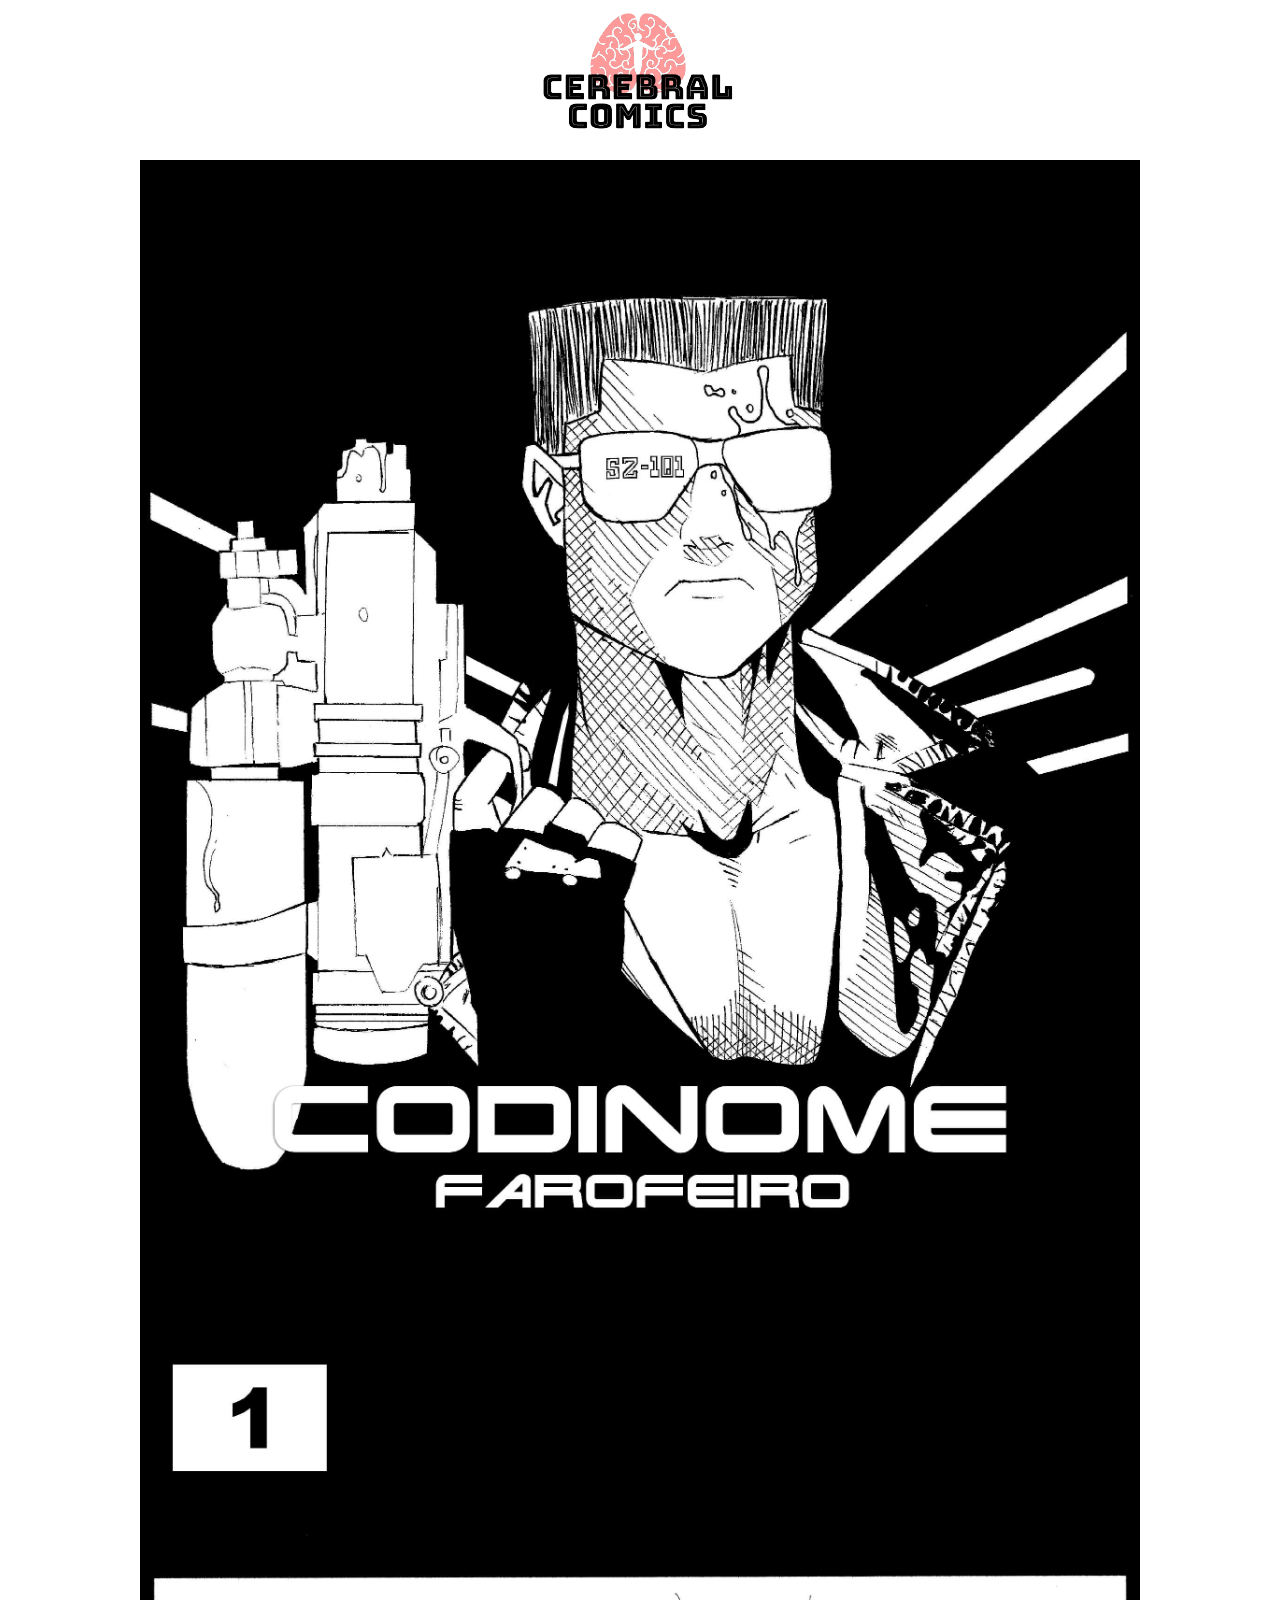
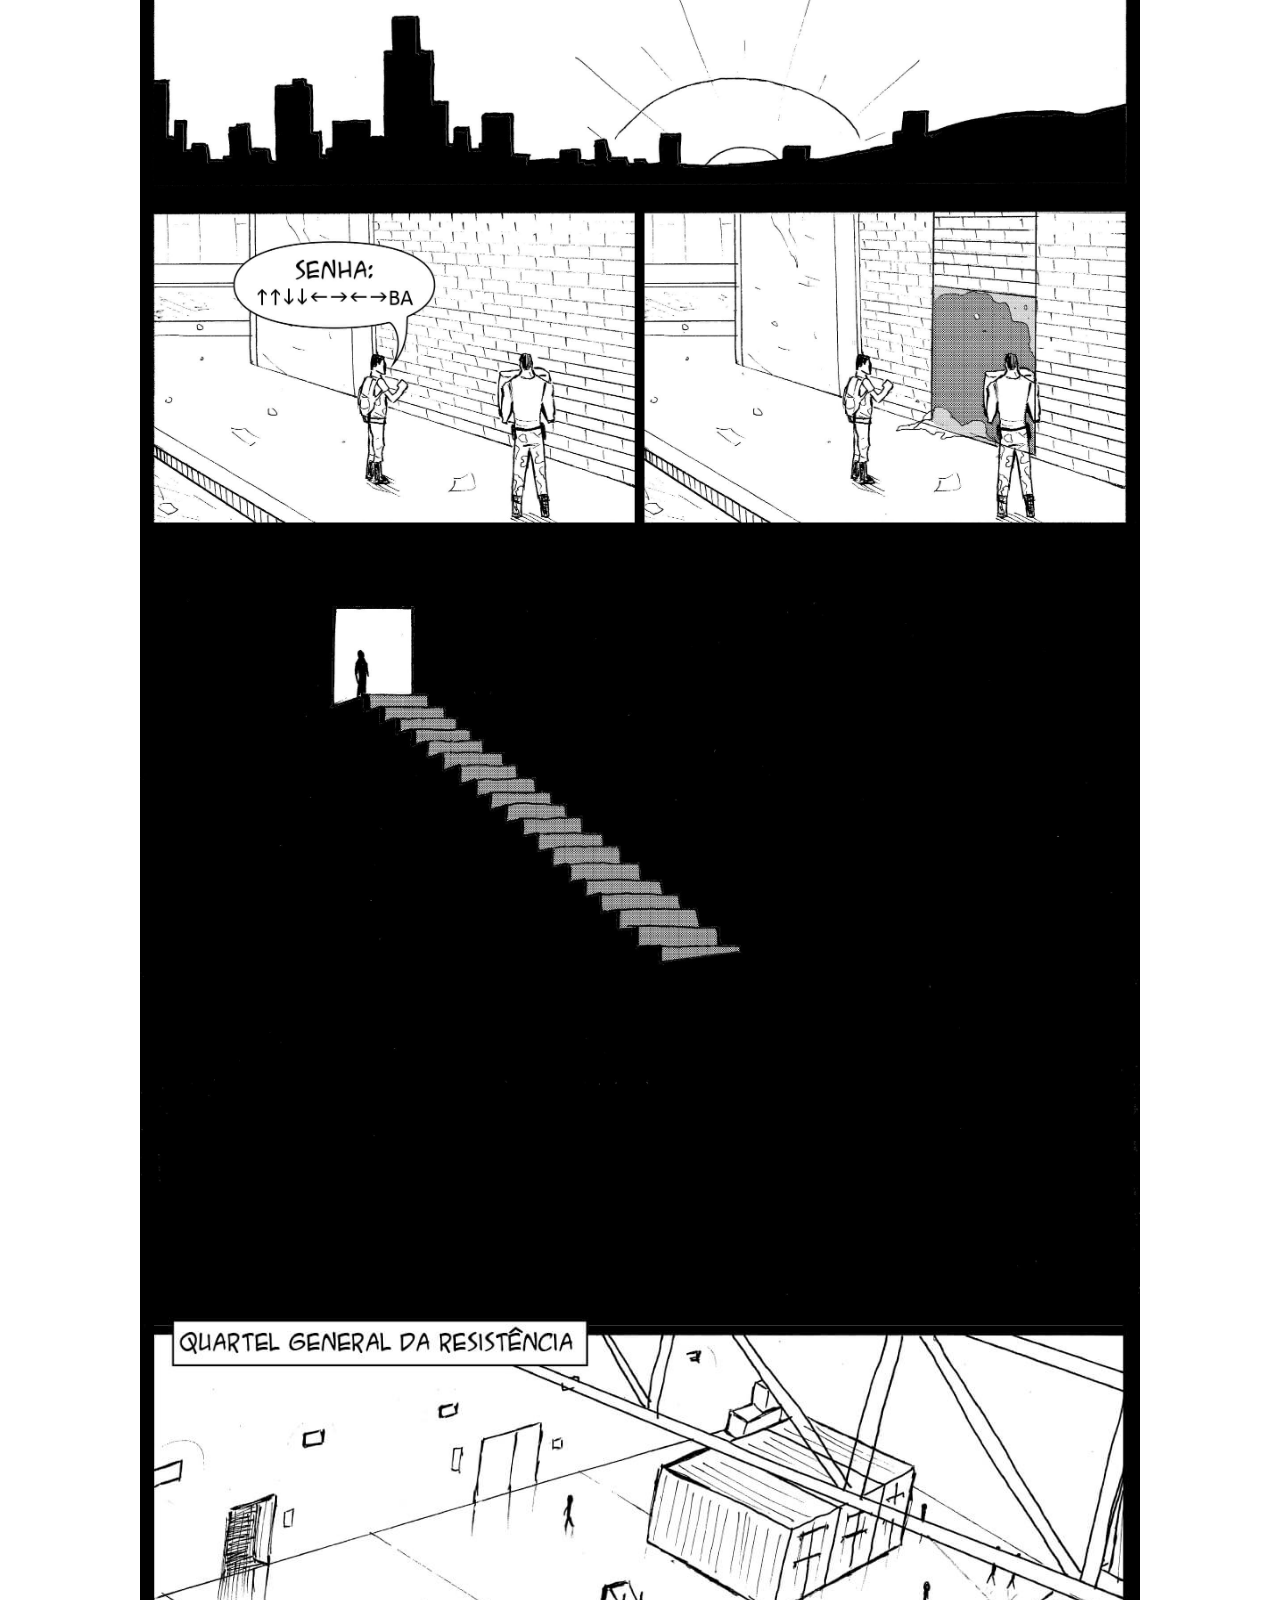
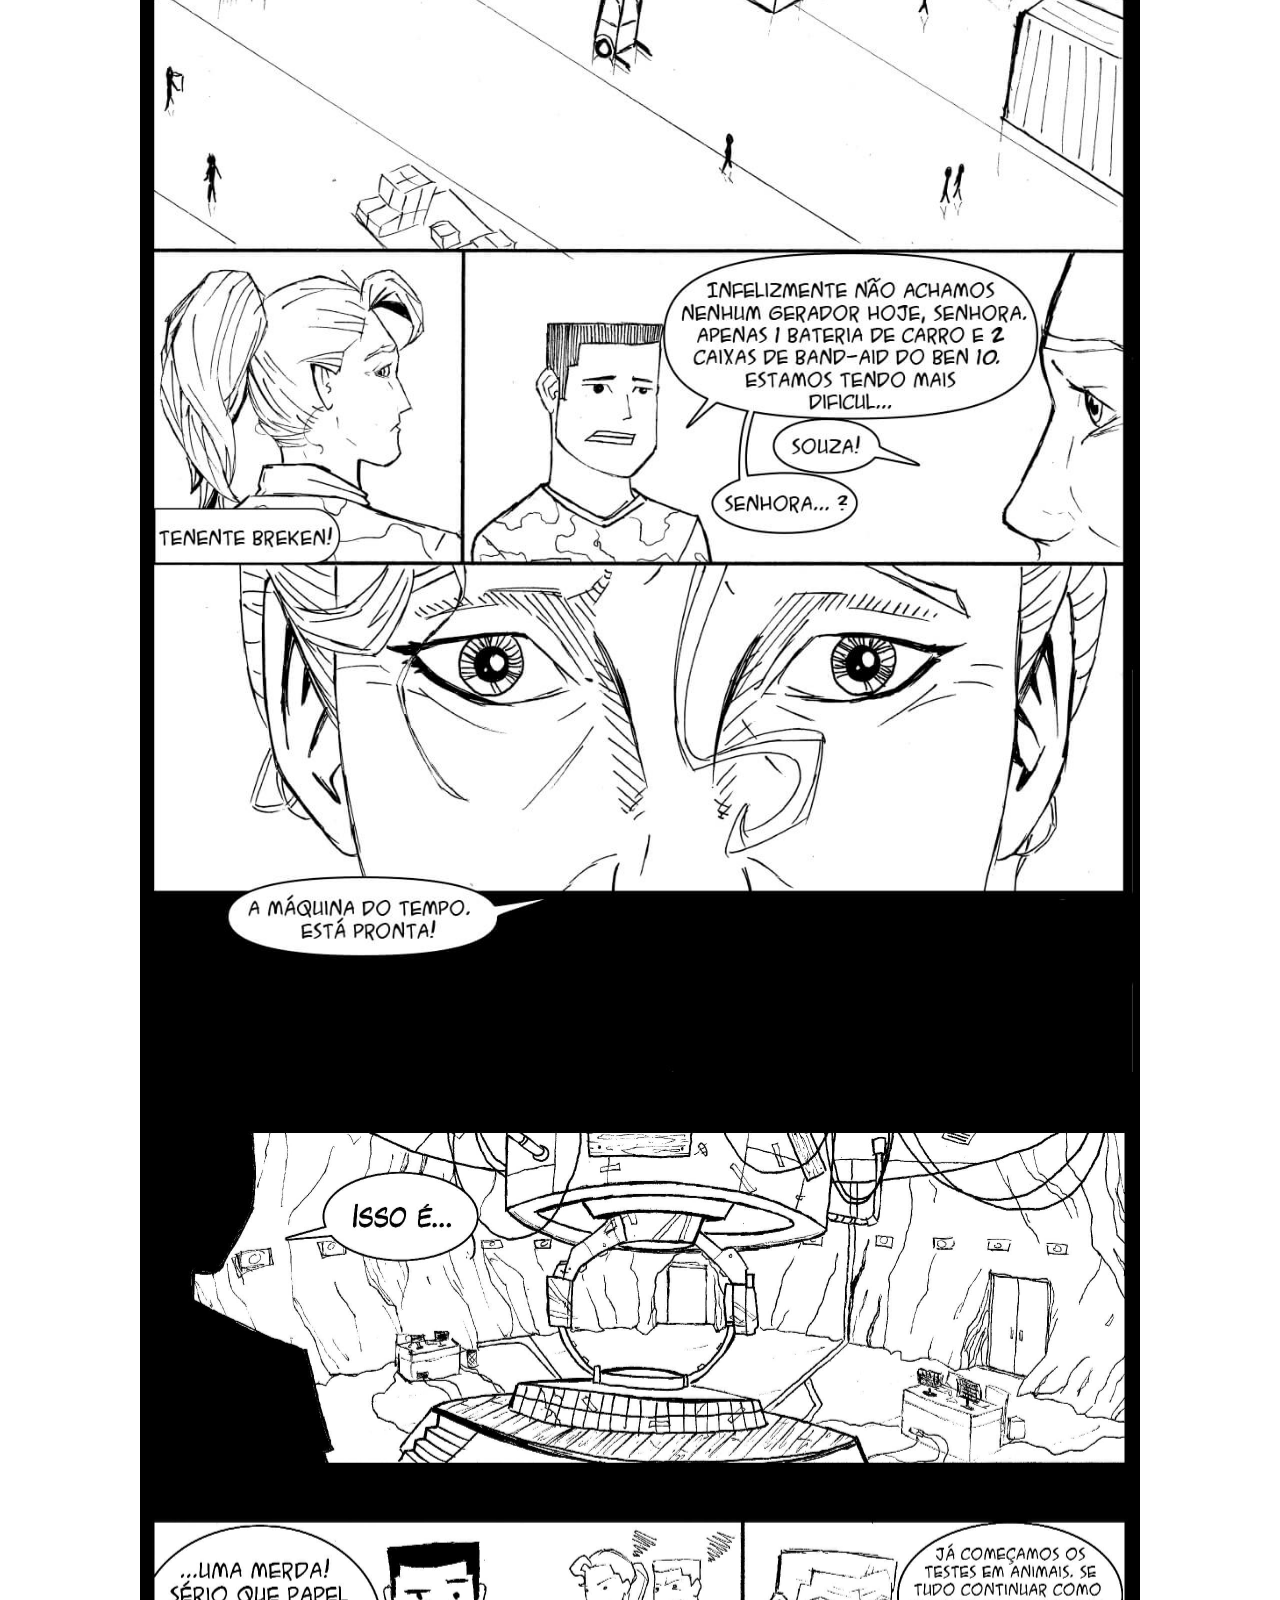
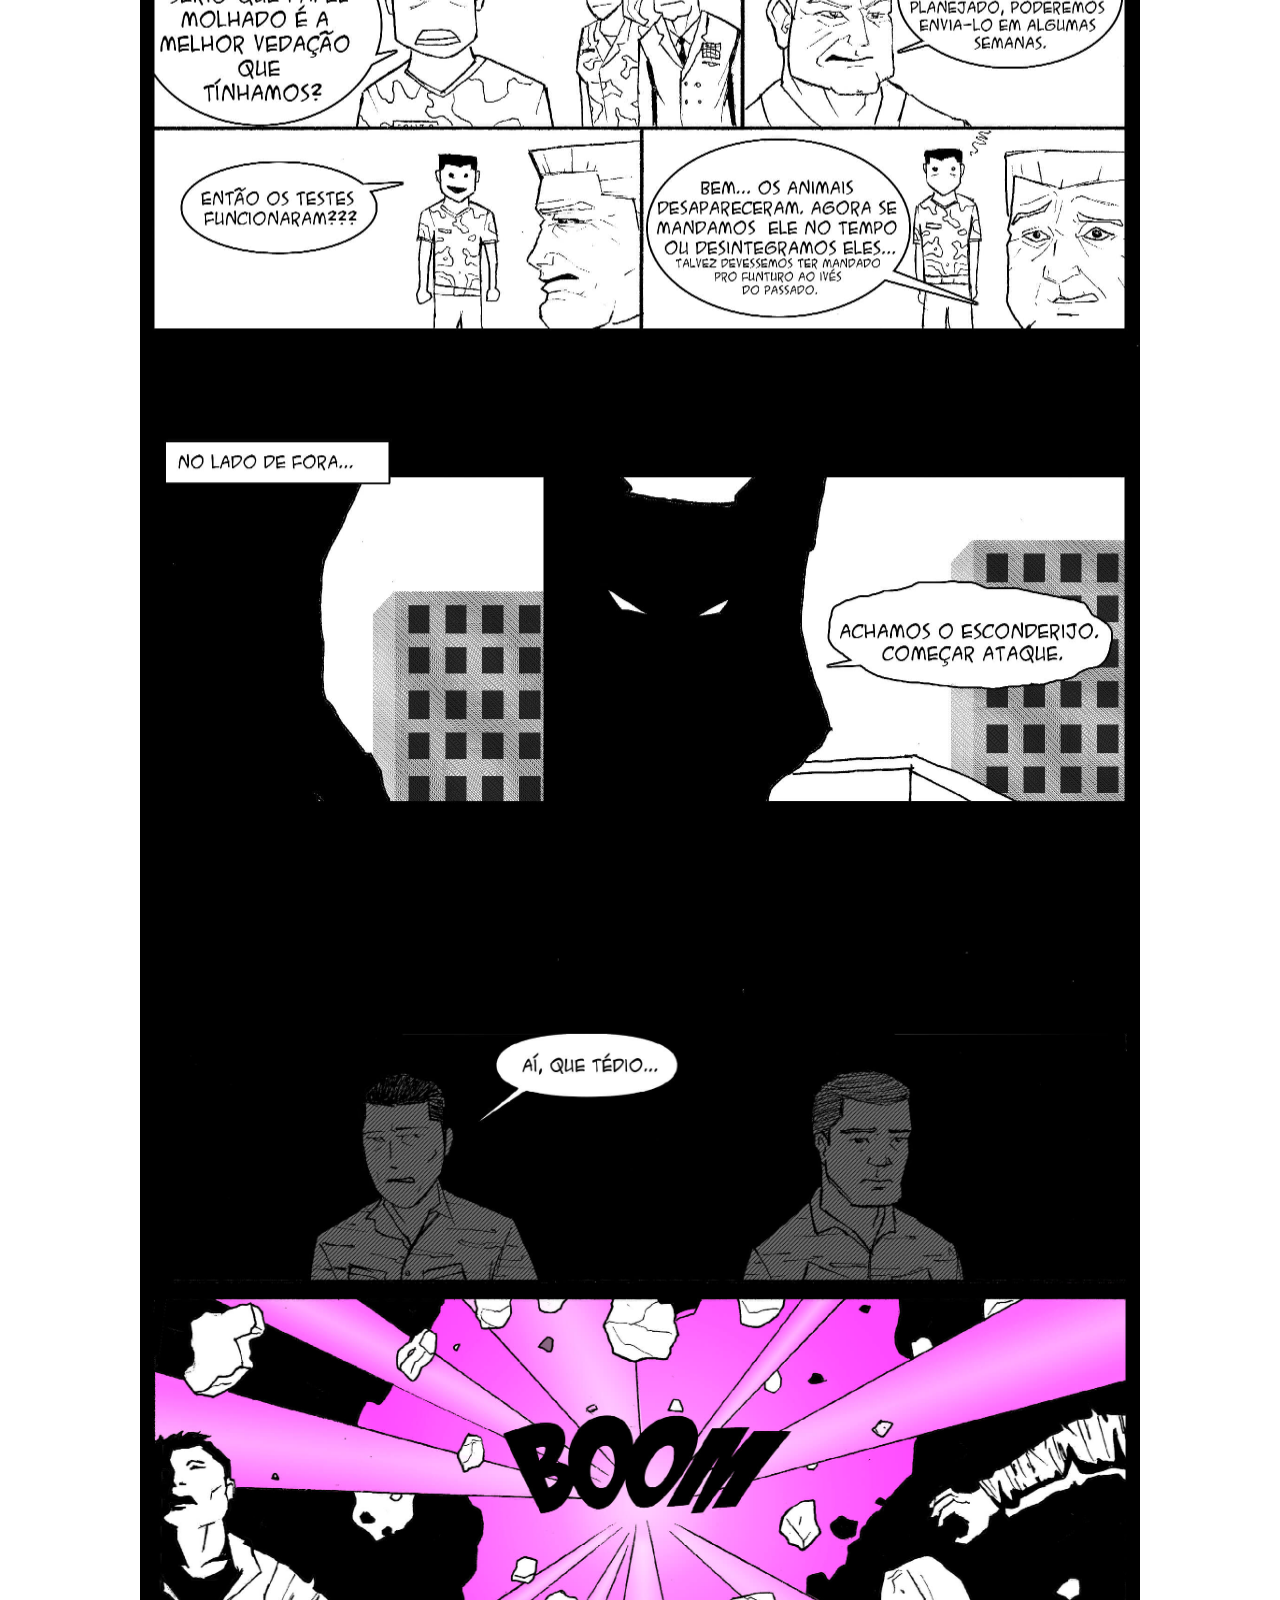
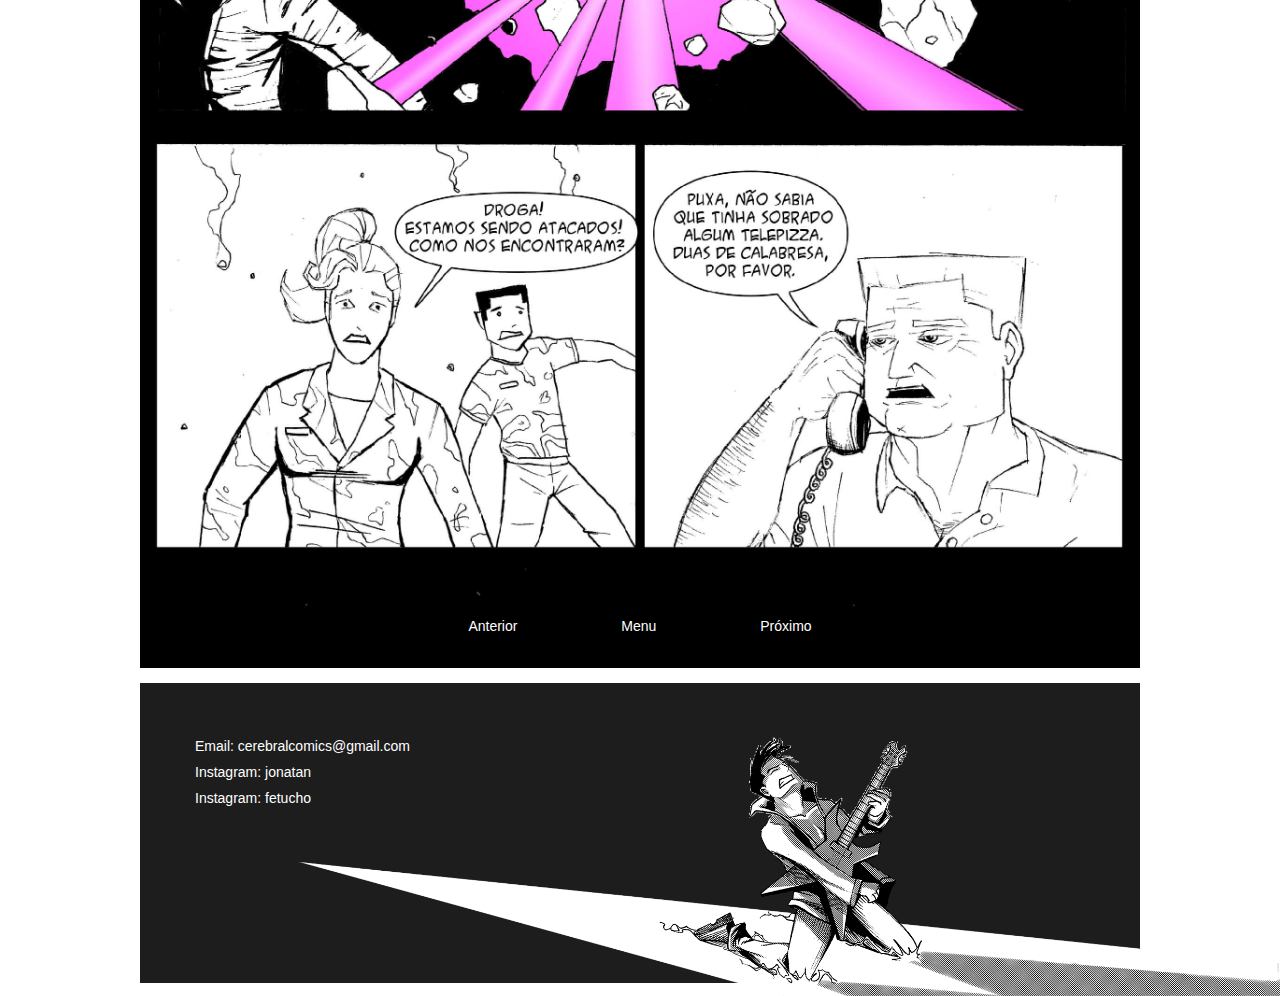
==== codinome-1.html @ 75caa042 "Criadas páginas index e codinome-1" ====
<!DOCTYPE html>
<html lang="en">
<head>
    <meta charset="UTF-8">
    <meta http-equiv="X-UA-Compatible" content="IE=edge">
    <meta name="viewport" content="width=device-width, initial-scale=1.0">
    <title>Cerebral Comics</title>

    <link rel="stylesheet" type="text/css" href="estilo.css">

</head>
<body>
    <div id="container">

        <div id="topo">
            <div class="logo">
                <a href="index.html">
                    <img src="imagens/logo_black.png" alt="">
                </a>
            </div>
        </div>

        <div id="area-pagina">
            <ul>
                <li>
                    <img src="imagens/Pag_Cover.jpg" alt="">
                </li>
                <li>
                    <img src="imagens/Pag02.jpg" alt="">
                </li>
                <li>
                    <img src="imagens/Pag03.jpg" alt="">
                </li>
                <li>
                    <img src="imagens/Pag04.jpg" alt="">
                </li>
                <li>
                    <img src="imagens/Pag05.jpg" alt="">
                </li>
                <li>
                    <img src="imagens/Pag06.jpg" alt="">
                </li>
                <li>
                    <img src="imagens/Pag07.jpg" alt="">
                </li>
                <li>
                    <img src="imagens/Pag08.jpg" alt="">
                </li>
                <li>
                    <img src="imagens/Pag09.jpg" alt="">
                </li>
                <li>
                    <img src="imagens/Pag10.jpg" alt="">
                </li>
                <li>
                    <img src="imagens/Pag11.jpg" alt="">
                </li>
                <li>
                    <img src="imagens/Pag12.jpg" alt="">
                </li>
            </ul>
        </div>

        <div id="menu-final">
            <a href="index.html">Anterior</a>
            <a href="index.html">Menu</a>
            <a href="index.html">Próximo</a>            
        </div>

        <div id="rodape">
            <ul>
                <li>Email: cerebralcomics@gmail.com</li>
                <li>Instagram: jonatan</li>
                <li>Instagram: fetucho</li>
            </ul>
        </div>

    </div>
    <div class="img">
        <img src="imagens/rodapé_2.png" alt="">
    </div>
</body>
</html>
---- estilo.css ----
* {
    margin: 0;
    padding: 0;
}

html {
     font: 14px "Trebuchet MS", "Arial", sans-serif;
}

body {
    background: #fff;
    color: #000;
}

#container {
    /*border: 1px solid red;*/
    width: 1000px;
    margin: 0 auto;
}

#topo {
    width: 100%;
    height: 150px;
}

.logo {
    width: 200px;
    margin: 10px auto;
}

#topo .logo a img{
    width: 200px;
}

/* ESQUERDA */

#area-esquerda {
    /*margin-left: 12px;*/
    position: relative;
    float: left;
    background: #6ada70;
    width: 49%;
    height: 490px;
}

#area-esquerda:hover {
    background: #218d27;
}

#area-esquerda a img {
    width: 100%;
    opacity: 40%;
}

#area-esquerda #logo1 {
    position: absolute;
    top: 220px;
    text-align: center;
}

#area-esquerda #logo1 img {
    width: 50%;
}

#capitulos-codinome {
    width: 200px;
    position: absolute;
    top: 60%;
    left: 29%;
}

#capitulos-codinome ul {
    list-style: none;
}

#capitulos-codinome ul li {
    float: left;
}

#capitulos-codinome ul li a {
    display: block;
    color: #fff;
    text-decoration: none;
    background: #000;
    border-radius: 3px;
    padding: 5px 7px;
    margin: 5px;
}

#capitulos-codinome ul li a:hover {
    /*opacity: 70%;*/
    color: #000;
    text-decoration: none;
    background: rgb(255, 255, 255, 0.7);
}

/* DIREITA */

#area-direita {
   /* margin-right: 12px;*/
    position: relative;
    float: right;
    background: #da6a6a;
    width: 49%;
    height: 490px;
}

#area-direita:hover {
    background: #913d3d;
}

#area-direita a img {
    width: 100%;
    opacity: 40%;
}

#area-direita #logo2 img {
    position: absolute;
    width: 50%;
    top: 220px;
    left: 110px;
}

/*AZUL*/

#azul {
    /*margin: 15px 12px;*/
    margin: 15px 0px;
    float: left;
    height: 300px;
   /*width: 975px;*/
   width: 1000px;
    background: #3d93cc;
}

#quem-somos {
    width: 50%;
    text-align: center;
    margin: 40px auto;
}

h2 {
    padding-bottom: 15px;
}

p {
    padding-bottom: 10px;
}

/* RODAPÉ */

#rodape {
    padding-top: 50px;
    clear: both;
    height: 250px;
    background: #1d1d1d;
}

/*
.img img {
    position: relative;
    right: 0;
    width: 100%;
}
*/

.img img {
    margin-top: -250px;
    float: right;
    right: 0;
    width: 1000px;
}

#rodape ul li {
    color: #fff;
    padding: 5px;
    margin-left: 50px;
    list-style-type: none;
}

/* AREA PAGINA */

#area-pagina {
    width: 100%;
    background-color: #000;
    margin: 1px solid red;
}

#area-pagina ul {
    list-style: none;
}

#area-pagina ul li {
    display: block;
    float: left;
    background-color: #000;
}

#area-pagina ul li img{
    width: 100%;
}

/* MENU FINAL */

#menu-final {
    background: #000;
    text-align: center;
    float: left;
    height: 50px;
    width: 1000px;
    margin-bottom: 15px;
}

#menu-final a {
    color: #fff;
    text-decoration: none;
    margin: 50px;
}

#menu-final a:hover {
    font-weight: bold;
}

#anterior {
    float: left;
}

#proximo {
    float: right;
}
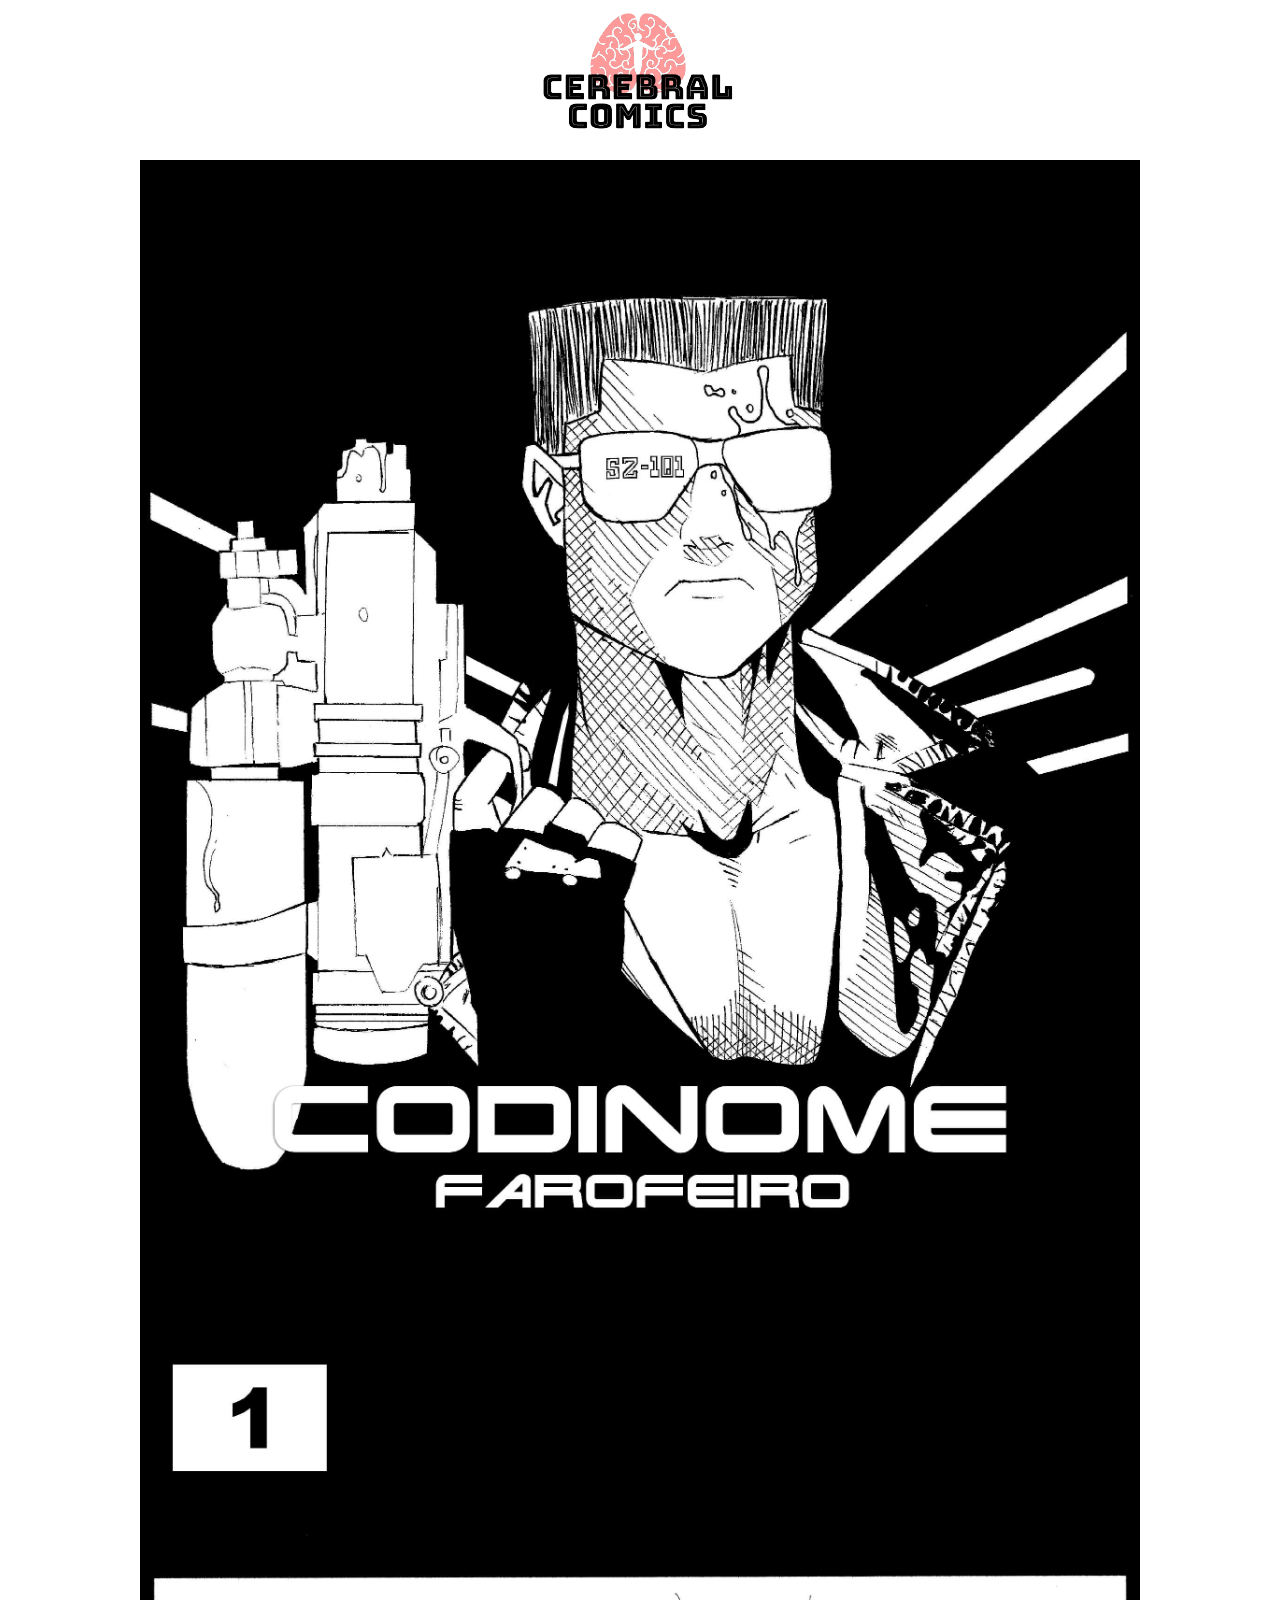
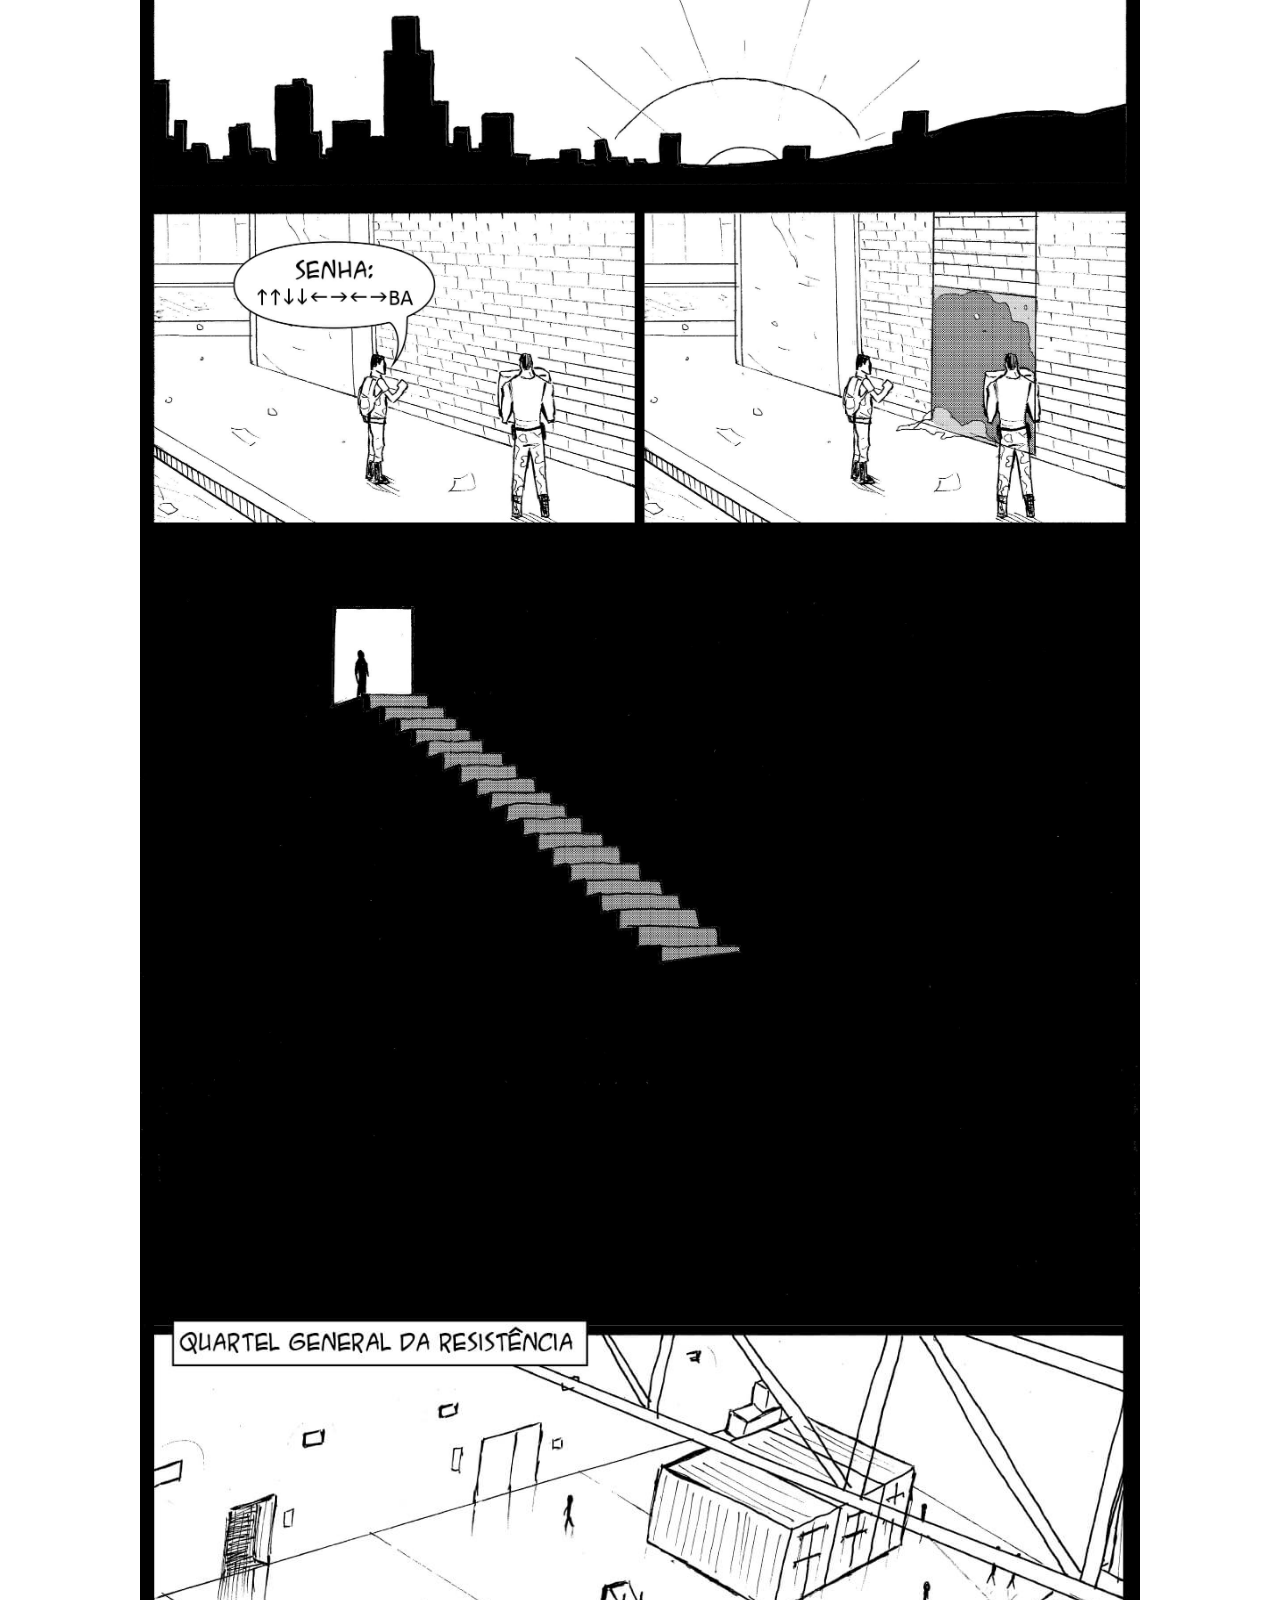
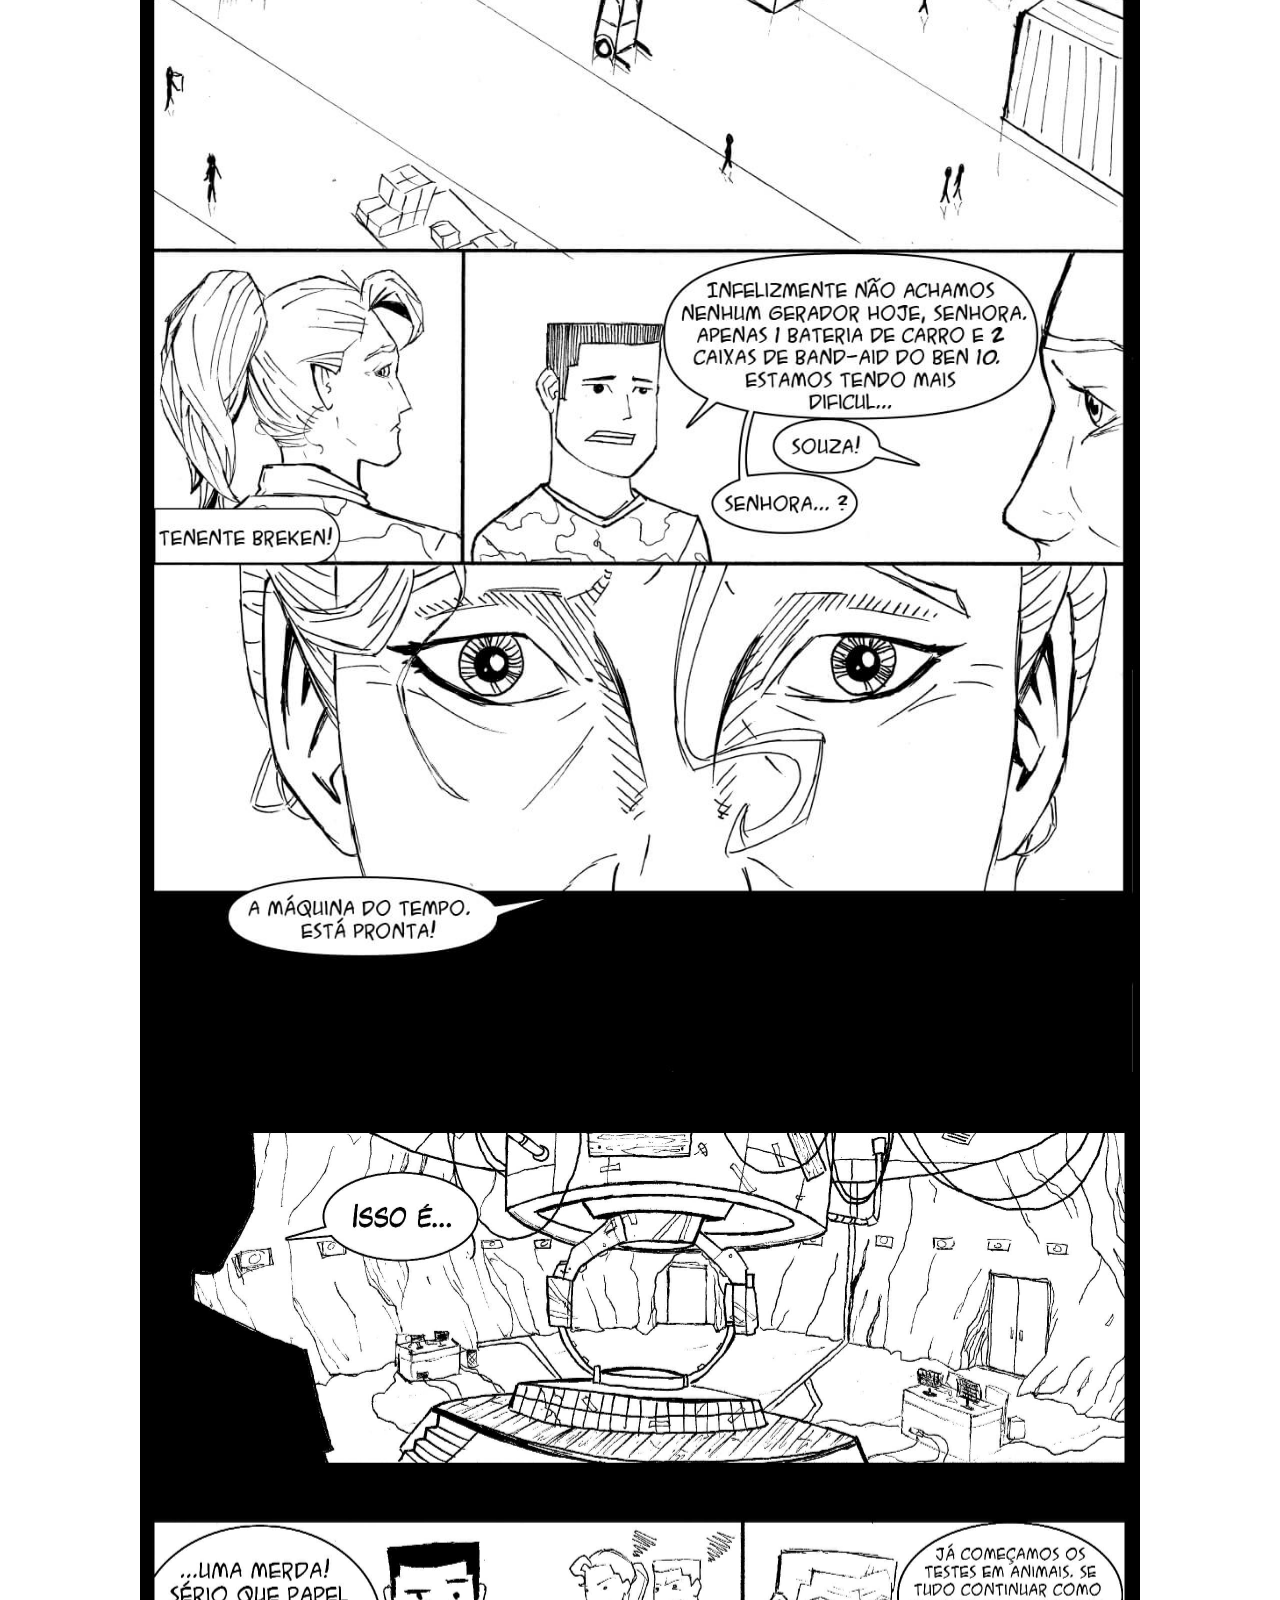
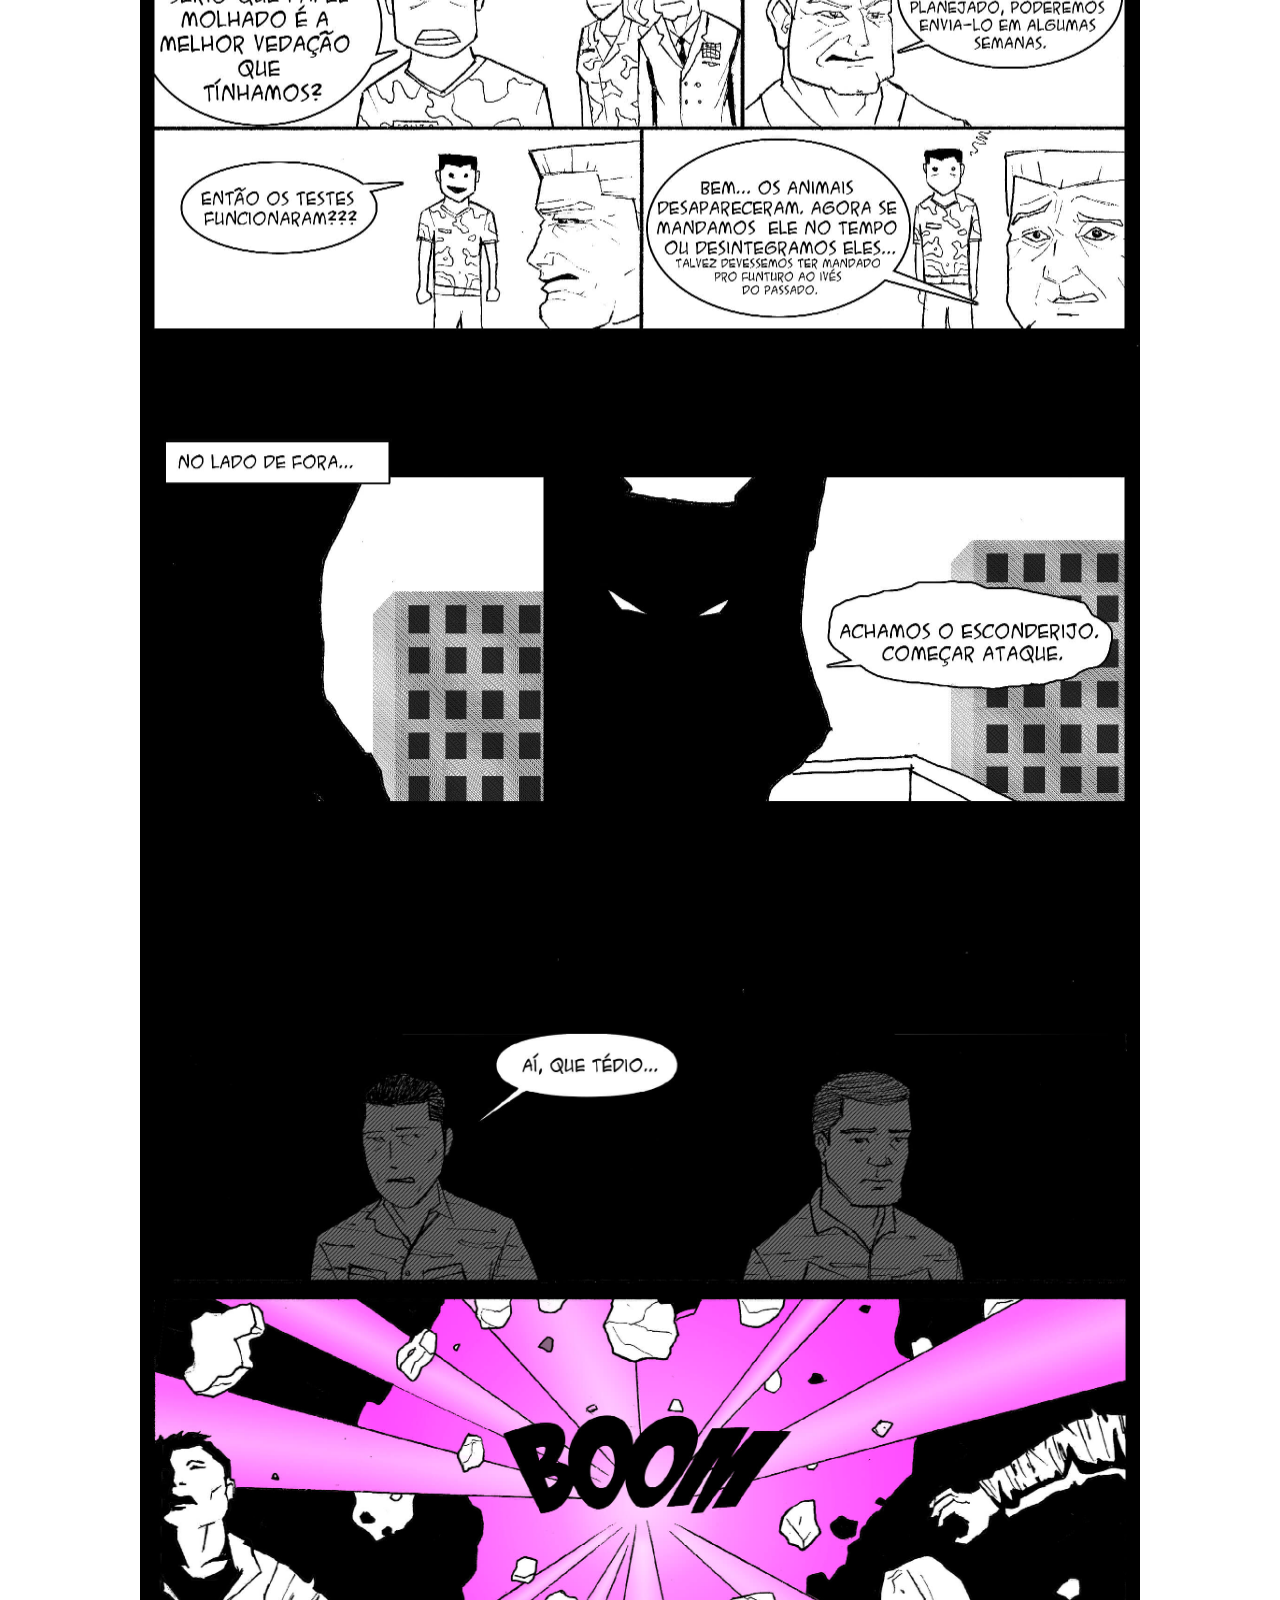
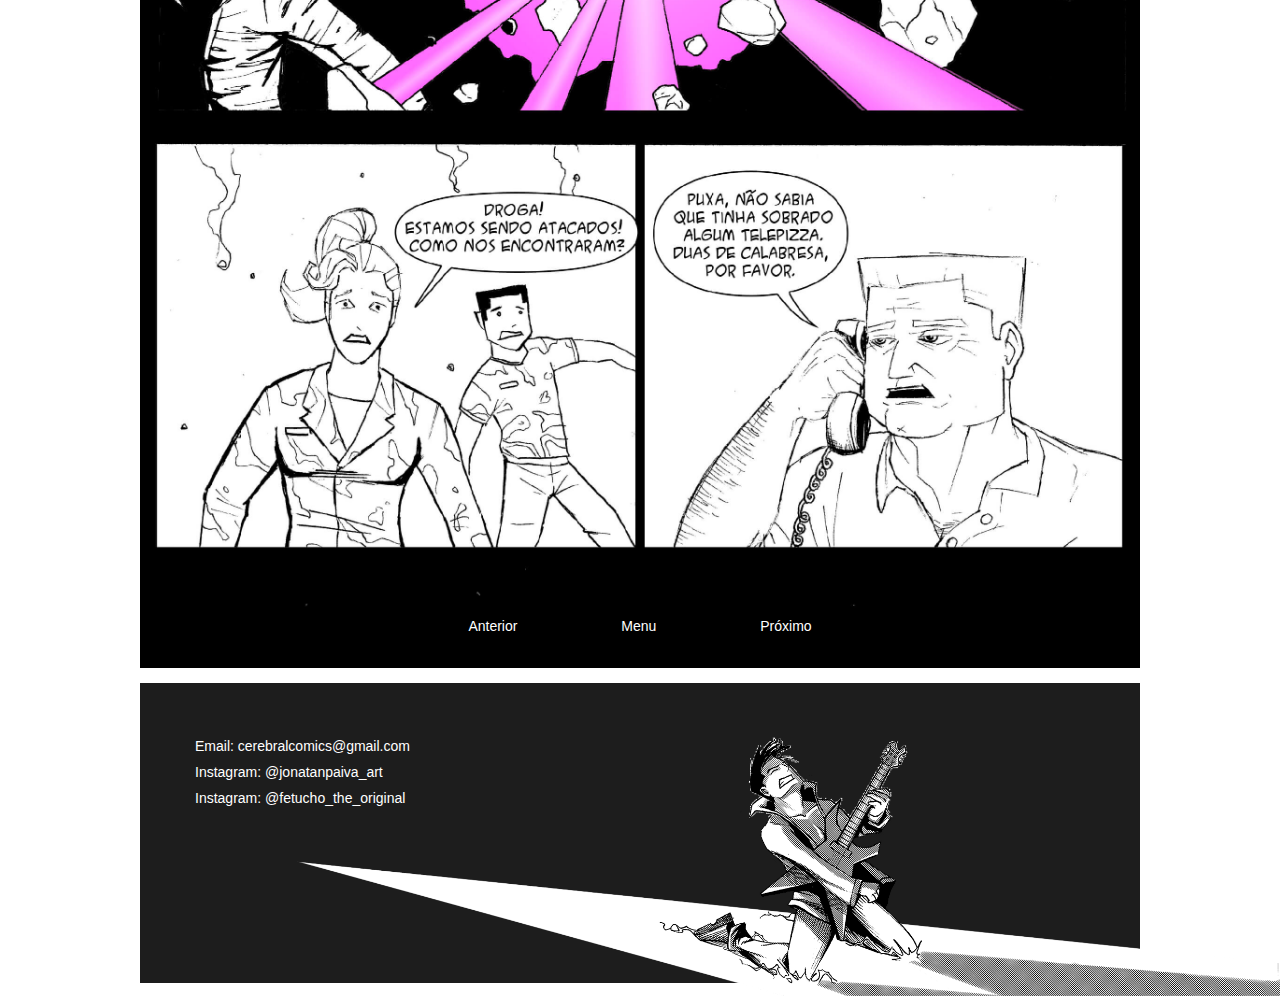
==== commit eb6bbf75: "Melhoria nas interações do index" ====
--- a/codinome-1.html
+++ b/codinome-1.html
@@ -1,83 +1,83 @@
-<!DOCTYPE html>
-<html lang="en">
-<head>
-    <meta charset="UTF-8">
-    <meta http-equiv="X-UA-Compatible" content="IE=edge">
-    <meta name="viewport" content="width=device-width, initial-scale=1.0">
-    <title>Cerebral Comics</title>
-
-    <link rel="stylesheet" type="text/css" href="estilo.css">
-
-</head>
-<body>
-    <div id="container">
-
-        <div id="topo">
-            <div class="logo">
-                <a href="index.html">
-                    <img src="imagens/logo_black.png" alt="">
-                </a>
-            </div>
-        </div>
-
-        <div id="area-pagina">
-            <ul>
-                <li>
-                    <img src="imagens/Pag_Cover.jpg" alt="">
-                </li>
-                <li>
-                    <img src="imagens/Pag02.jpg" alt="">
-                </li>
-                <li>
-                    <img src="imagens/Pag03.jpg" alt="">
-                </li>
-                <li>
-                    <img src="imagens/Pag04.jpg" alt="">
-                </li>
-                <li>
-                    <img src="imagens/Pag05.jpg" alt="">
-                </li>
-                <li>
-                    <img src="imagens/Pag06.jpg" alt="">
-                </li>
-                <li>
-                    <img src="imagens/Pag07.jpg" alt="">
-                </li>
-                <li>
-                    <img src="imagens/Pag08.jpg" alt="">
-                </li>
-                <li>
-                    <img src="imagens/Pag09.jpg" alt="">
-                </li>
-                <li>
-                    <img src="imagens/Pag10.jpg" alt="">
-                </li>
-                <li>
-                    <img src="imagens/Pag11.jpg" alt="">
-                </li>
-                <li>
-                    <img src="imagens/Pag12.jpg" alt="">
-                </li>
-            </ul>
-        </div>
-
-        <div id="menu-final">
-            <a href="index.html">Anterior</a>
-            <a href="index.html">Menu</a>
-            <a href="index.html">Próximo</a>            
-        </div>
-
-        <div id="rodape">
-            <ul>
-                <li>Email: cerebralcomics@gmail.com</li>
-                <li>Instagram: jonatan</li>
-                <li>Instagram: fetucho</li>
-            </ul>
-        </div>
-
-    </div>
-    <div class="img">
-        <img src="imagens/rodapé_2.png" alt="">
-    </div>
-</body>
+<!DOCTYPE html>
+<html lang="en">
+<head>
+    <meta charset="UTF-8">
+    <meta http-equiv="X-UA-Compatible" content="IE=edge">
+    <meta name="viewport" content="width=device-width, initial-scale=1.0">
+    <title>Cerebral Comics</title>
+
+    <link rel="stylesheet" type="text/css" href="estilo.css">
+
+</head>
+<body>
+    <div id="container">
+
+        <div id="topo">
+            <div class="logo">
+                <a href="index.html">
+                    <img src="imagens/logo_black.png" alt="">
+                </a>
+            </div>
+        </div>
+
+        <div id="area-pagina">
+            <ul>
+                <li>
+                    <img src="imagens/Pag_Cover.jpg" alt="">
+                </li>
+                <li>
+                    <img src="imagens/Pag02.jpg" alt="">
+                </li>
+                <li>
+                    <img src="imagens/Pag03.jpg" alt="">
+                </li>
+                <li>
+                    <img src="imagens/Pag04.jpg" alt="">
+                </li>
+                <li>
+                    <img src="imagens/Pag05.jpg" alt="">
+                </li>
+                <li>
+                    <img src="imagens/Pag06.jpg" alt="">
+                </li>
+                <li>
+                    <img src="imagens/Pag07.jpg" alt="">
+                </li>
+                <li>
+                    <img src="imagens/Pag08.jpg" alt="">
+                </li>
+                <li>
+                    <img src="imagens/Pag09.jpg" alt="">
+                </li>
+                <li>
+                    <img src="imagens/Pag10.jpg" alt="">
+                </li>
+                <li>
+                    <img src="imagens/Pag11.jpg" alt="">
+                </li>
+                <li>
+                    <img src="imagens/Pag12.jpg" alt="">
+                </li>
+            </ul>
+        </div>
+
+        <div id="menu-final" >
+            <a href="index.html">Anterior</a>
+            <a href="index.html">Menu</a>
+            <a href="index.html">Próximo</a>            
+        </div>
+
+        <div id="rodape">
+            <ul>
+                <li>Email: cerebralcomics@gmail.com</li>
+                <li><a href="https://www.instagram.com/jonatanpaiva_art/">Instagram: @jonatanpaiva_art</a></li>
+                <li><a href="https://www.instagram.com/fetucho_the_original/">Instagram: @fetucho_the_original</a></li>
+            </ul>
+        </div>
+
+    </div>
+    <div class="img">
+        <img src="imagens/rodapé_2.png" alt="">
+    </div>
+</body>
 </html>--- a/estilo.css
+++ b/estilo.css
@@ -1,230 +1,281 @@
-* {
-    margin: 0;
-    padding: 0;
-}
-
-html {
-     font: 14px "Trebuchet MS", "Arial", sans-serif;
-}
-
-body {
-    background: #fff;
-    color: #000;
-}
-
-#container {
-    /*border: 1px solid red;*/
-    width: 1000px;
-    margin: 0 auto;
-}
-
-#topo {
-    width: 100%;
-    height: 150px;
-}
-
-.logo {
-    width: 200px;
-    margin: 10px auto;
-}
-
-#topo .logo a img{
-    width: 200px;
-}
-
-/* ESQUERDA */
-
-#area-esquerda {
-    /*margin-left: 12px;*/
-    position: relative;
-    float: left;
-    background: #6ada70;
-    width: 49%;
-    height: 490px;
-}
-
-#area-esquerda:hover {
-    background: #218d27;
-}
-
-#area-esquerda a img {
-    width: 100%;
-    opacity: 40%;
-}
-
-#area-esquerda #logo1 {
-    position: absolute;
-    top: 220px;
-    text-align: center;
-}
-
-#area-esquerda #logo1 img {
-    width: 50%;
-}
-
-#capitulos-codinome {
-    width: 200px;
-    position: absolute;
-    top: 60%;
-    left: 29%;
-}
-
-#capitulos-codinome ul {
-    list-style: none;
-}
-
-#capitulos-codinome ul li {
-    float: left;
-}
-
-#capitulos-codinome ul li a {
-    display: block;
-    color: #fff;
-    text-decoration: none;
-    background: #000;
-    border-radius: 3px;
-    padding: 5px 7px;
-    margin: 5px;
-}
-
-#capitulos-codinome ul li a:hover {
-    /*opacity: 70%;*/
-    color: #000;
-    text-decoration: none;
-    background: rgb(255, 255, 255, 0.7);
-}
-
-/* DIREITA */
-
-#area-direita {
-   /* margin-right: 12px;*/
-    position: relative;
-    float: right;
-    background: #da6a6a;
-    width: 49%;
-    height: 490px;
-}
-
-#area-direita:hover {
-    background: #913d3d;
-}
-
-#area-direita a img {
-    width: 100%;
-    opacity: 40%;
-}
-
-#area-direita #logo2 img {
-    position: absolute;
-    width: 50%;
-    top: 220px;
-    left: 110px;
-}
-
-/*AZUL*/
-
-#azul {
-    /*margin: 15px 12px;*/
-    margin: 15px 0px;
-    float: left;
-    height: 300px;
-   /*width: 975px;*/
-   width: 1000px;
-    background: #3d93cc;
-}
-
-#quem-somos {
-    width: 50%;
-    text-align: center;
-    margin: 40px auto;
-}
-
-h2 {
-    padding-bottom: 15px;
-}
-
-p {
-    padding-bottom: 10px;
-}
-
-/* RODAPÉ */
-
-#rodape {
-    padding-top: 50px;
-    clear: both;
-    height: 250px;
-    background: #1d1d1d;
-}
-
-/*
-.img img {
-    position: relative;
-    right: 0;
-    width: 100%;
-}
-*/
-
-.img img {
-    margin-top: -250px;
-    float: right;
-    right: 0;
-    width: 1000px;
-}
-
-#rodape ul li {
-    color: #fff;
-    padding: 5px;
-    margin-left: 50px;
-    list-style-type: none;
-}
-
-/* AREA PAGINA */
-
-#area-pagina {
-    width: 100%;
-    background-color: #000;
-    margin: 1px solid red;
-}
-
-#area-pagina ul {
-    list-style: none;
-}
-
-#area-pagina ul li {
-    display: block;
-    float: left;
-    background-color: #000;
-}
-
-#area-pagina ul li img{
-    width: 100%;
-}
-
-/* MENU FINAL */
-
-#menu-final {
-    background: #000;
-    text-align: center;
-    float: left;
-    height: 50px;
-    width: 1000px;
-    margin-bottom: 15px;
-}
-
-#menu-final a {
-    color: #fff;
-    text-decoration: none;
-    margin: 50px;
-}
-
-#menu-final a:hover {
-    font-weight: bold;
-}
-
-#anterior {
-    float: left;
-}
-
-#proximo {
-    float: right;
-}
+* {
+    margin: 0;
+    padding: 0;
+}
+
+html {
+     font: 14px "Trebuchet MS", "Arial", sans-serif;
+}
+
+body {
+    background: #fff;
+    color: #000;
+}
+
+#container {
+    /*border: 1px solid red;*/
+    width: 1000px;
+    margin: 0 auto;
+}
+
+#topo {
+    width: 100%;
+    height: 150px;
+}
+
+.logo {
+    width: 200px;
+    margin: 10px auto;
+}
+
+#topo .logo a img{
+    width: 200px;
+}
+
+/* ESQUERDA */
+
+#area-esquerda {
+    /*margin-left: 12px;*/
+    position: relative;
+    float: left;
+    background: #6ada70;
+    width: 49%;
+    height: 490px;
+
+    transition: all 0.4s ease-in-out;
+}
+
+#area-esquerda-img {
+    position: relative;
+    float: left;
+    background: #6ada70;
+    width: 100%;
+    height: 490px;
+
+    opacity: 40%;
+    background-repeat: no-repeat;
+    background-size: cover;
+    background-position: center;
+    /*background-attachment: fixed;*/
+    background-image: url(imagens/codinome_poster.png);
+}
+
+#area-esquerda:hover {
+    background: #218d27;
+}
+
+#area-esquerda a img {
+    width: 100%;
+    opacity: 40%;
+}
+
+#area-esquerda #logo1 {
+    position: absolute;
+    top: 220px;
+    text-align: center;
+}
+
+#area-esquerda #logo1 img {
+    width: 50%;
+}
+
+#capitulos-codinome {
+    width: 200px;
+    position: absolute;
+    top: 60%;
+    left: 29%;
+    opacity: 0%;
+
+    transition: all 0.4s ease-in-out;
+}
+
+#capitulos-codinome ul {
+    list-style: none;
+}
+
+#capitulos-codinome ul li {
+    float: left;
+}
+
+#capitulos-codinome ul li a {
+    display: block;
+    color: #fff;
+    text-decoration: none;
+    background: #000;
+    border-radius: 3px;
+    padding: 5px 7px;
+    margin: 5px;
+}
+
+#capitulos-codinome ul li a:hover {
+    /*opacity: 70%;*/
+    color: #000;
+    text-decoration: none;
+    background: rgb(255, 255, 255, 0.7);
+}
+
+/* DIREITA */
+
+#area-direita {
+   /* margin-right: 12px;*/
+    position: relative;
+    float: right;
+    background: #da6a6a;
+    width: 49%;
+    height: 490px;
+
+    transition: all 0.4s ease-in-out;
+}
+
+#area-direita-img {
+    position: relative;
+    float: left;
+    background: #6ada70;
+    width: 100%;
+    height: 490px;
+
+    opacity: 40%;
+    background-repeat: no-repeat;
+    background-size: cover;
+    background-position: center;
+    /*background-attachment: fixed;*/
+    background-image: url(imagens/Mate-me_poster.png);
+}
+
+#area-direita:hover {
+    background: #913d3d;
+}
+
+#area-direita a img {
+    width: 100%;
+    opacity: 40%;
+}
+
+#area-direita #logo2 img {
+    position: absolute;
+    width: 50%;
+    top: 220px;
+    left: 25%;
+    text-align: center;
+}
+
+
+
+/*AZUL*/
+
+#azul {
+    /*margin: 15px 12px;*/
+    margin: 15px 0px;
+    float: left;
+    height: 100px;
+    /*width: 975px;*/
+    width: 1000px;
+    background: #3d93cc;
+    transition: all 0.4s ease-in-out;
+}
+
+#quem-somos {
+    width: 50%;
+    text-align: center;
+    margin: 40px auto;
+}
+
+#quem-somos p {
+    opacity: 0%;
+    transition: all 0.4s ease-in-out;
+}
+
+h2 {
+    padding-bottom: 15px;
+}
+
+p {
+    padding-bottom: 10px;
+}
+
+/* RODAPÉ */
+
+#rodape {
+    padding-top: 50px;
+    clear: both;
+    height: 250px;
+    background: #1d1d1d;
+}
+
+/*
+.img img {
+    position: relative;
+    right: 0;
+    width: 100%;
+}
+*/
+
+.img img {
+    margin-top: -250px;
+    float: right;
+    right: 0;
+    width: 1000px;
+}
+
+#rodape ul li {
+    color: #fff;
+    padding: 5px;
+    margin-left: 50px;
+    list-style-type: none;
+}
+
+#rodape a {
+    color: white;
+    text-decoration: none;
+}
+
+/* AREA PAGINA */
+
+#area-pagina {
+    width: 100%;
+    background-color: #000;
+    margin: 1px solid red;
+}
+
+#area-pagina ul {
+    list-style: none;
+}
+
+#area-pagina ul li {
+    display: block;
+    float: left;
+    background-color: #000;
+}
+
+#area-pagina ul li img{
+    width: 100%;
+}
+
+/* MENU FINAL */
+
+#menu-final {
+    background: #000;
+    text-align: center;
+    float: left;
+    height: 50px;
+    width: 1000px;
+    margin-bottom: 15px;
+}
+
+#menu-final a {
+    color: #fff;
+    text-decoration: none;
+    margin: 50px;
+}
+
+#menu-final a:hover {
+    font-weight: bold;
+}
+
+#anterior {
+    float: left;
+}
+
+#proximo {
+    float: right;
+}
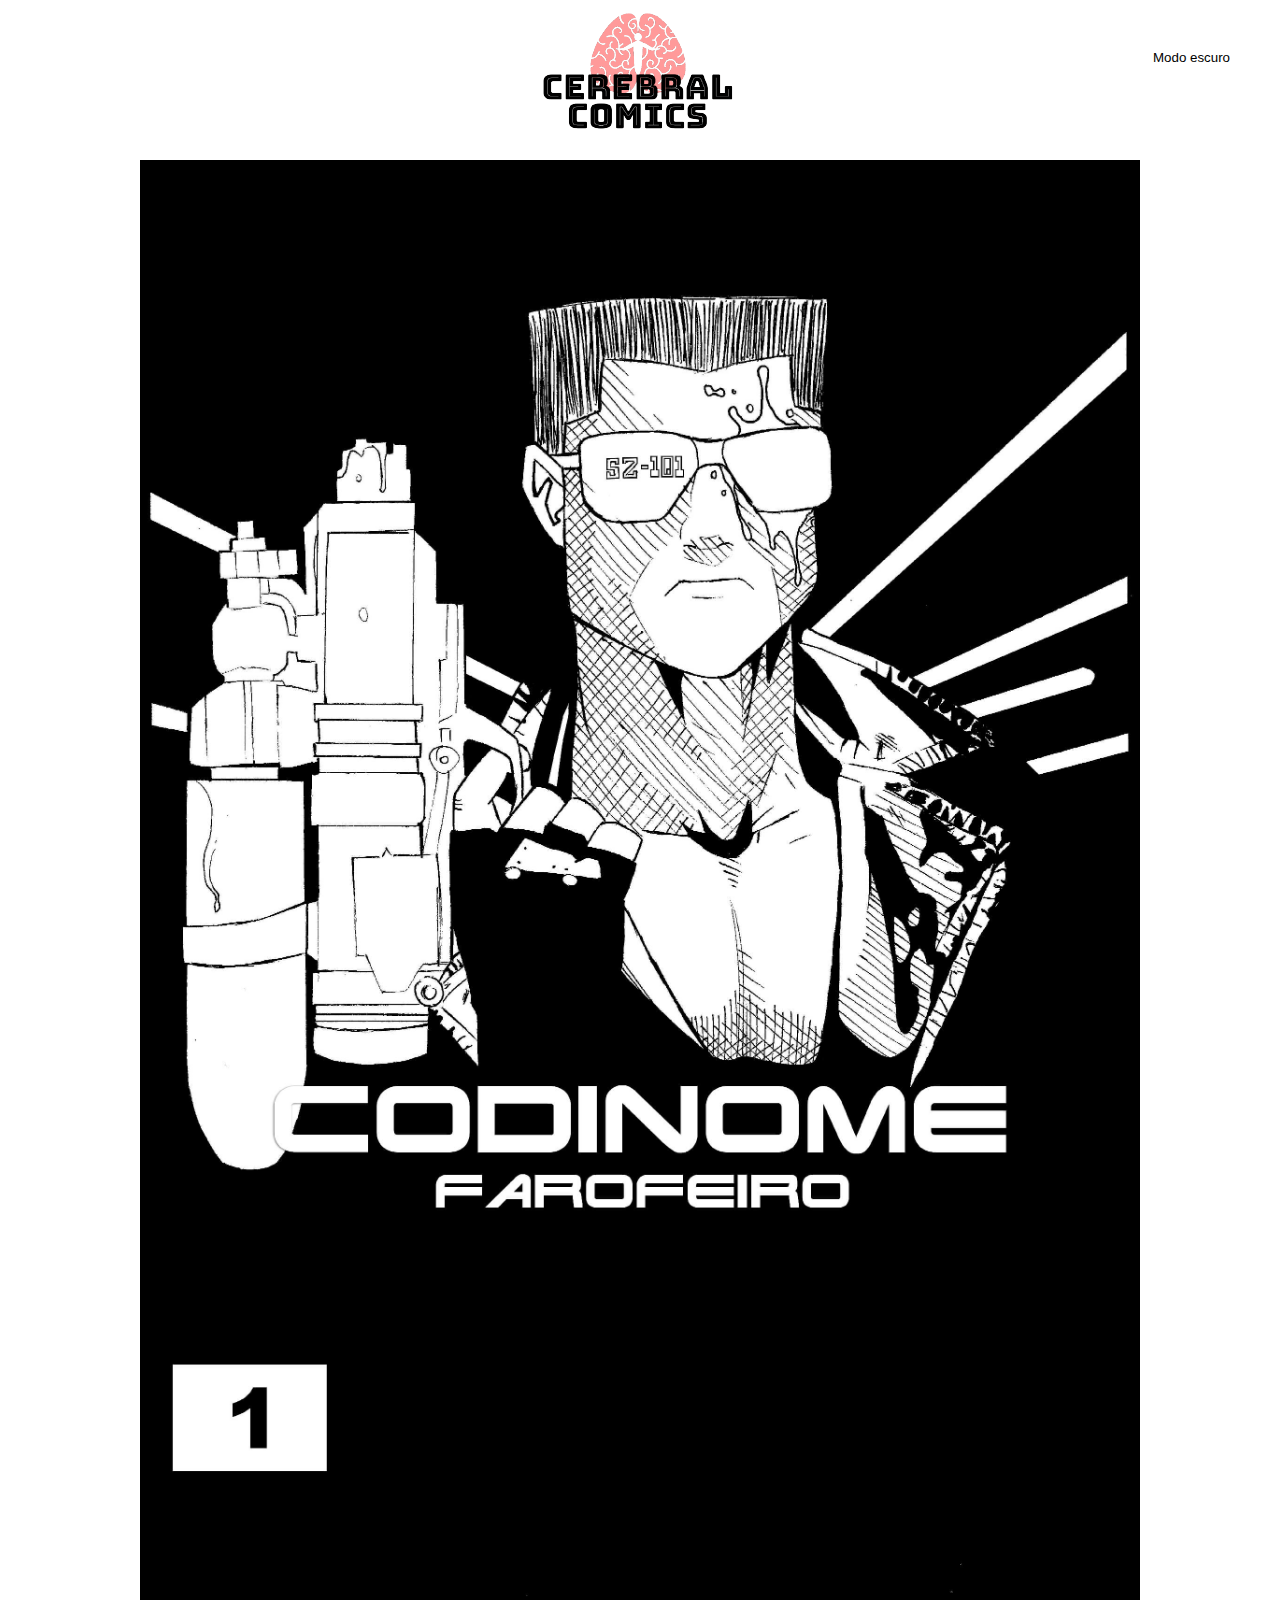
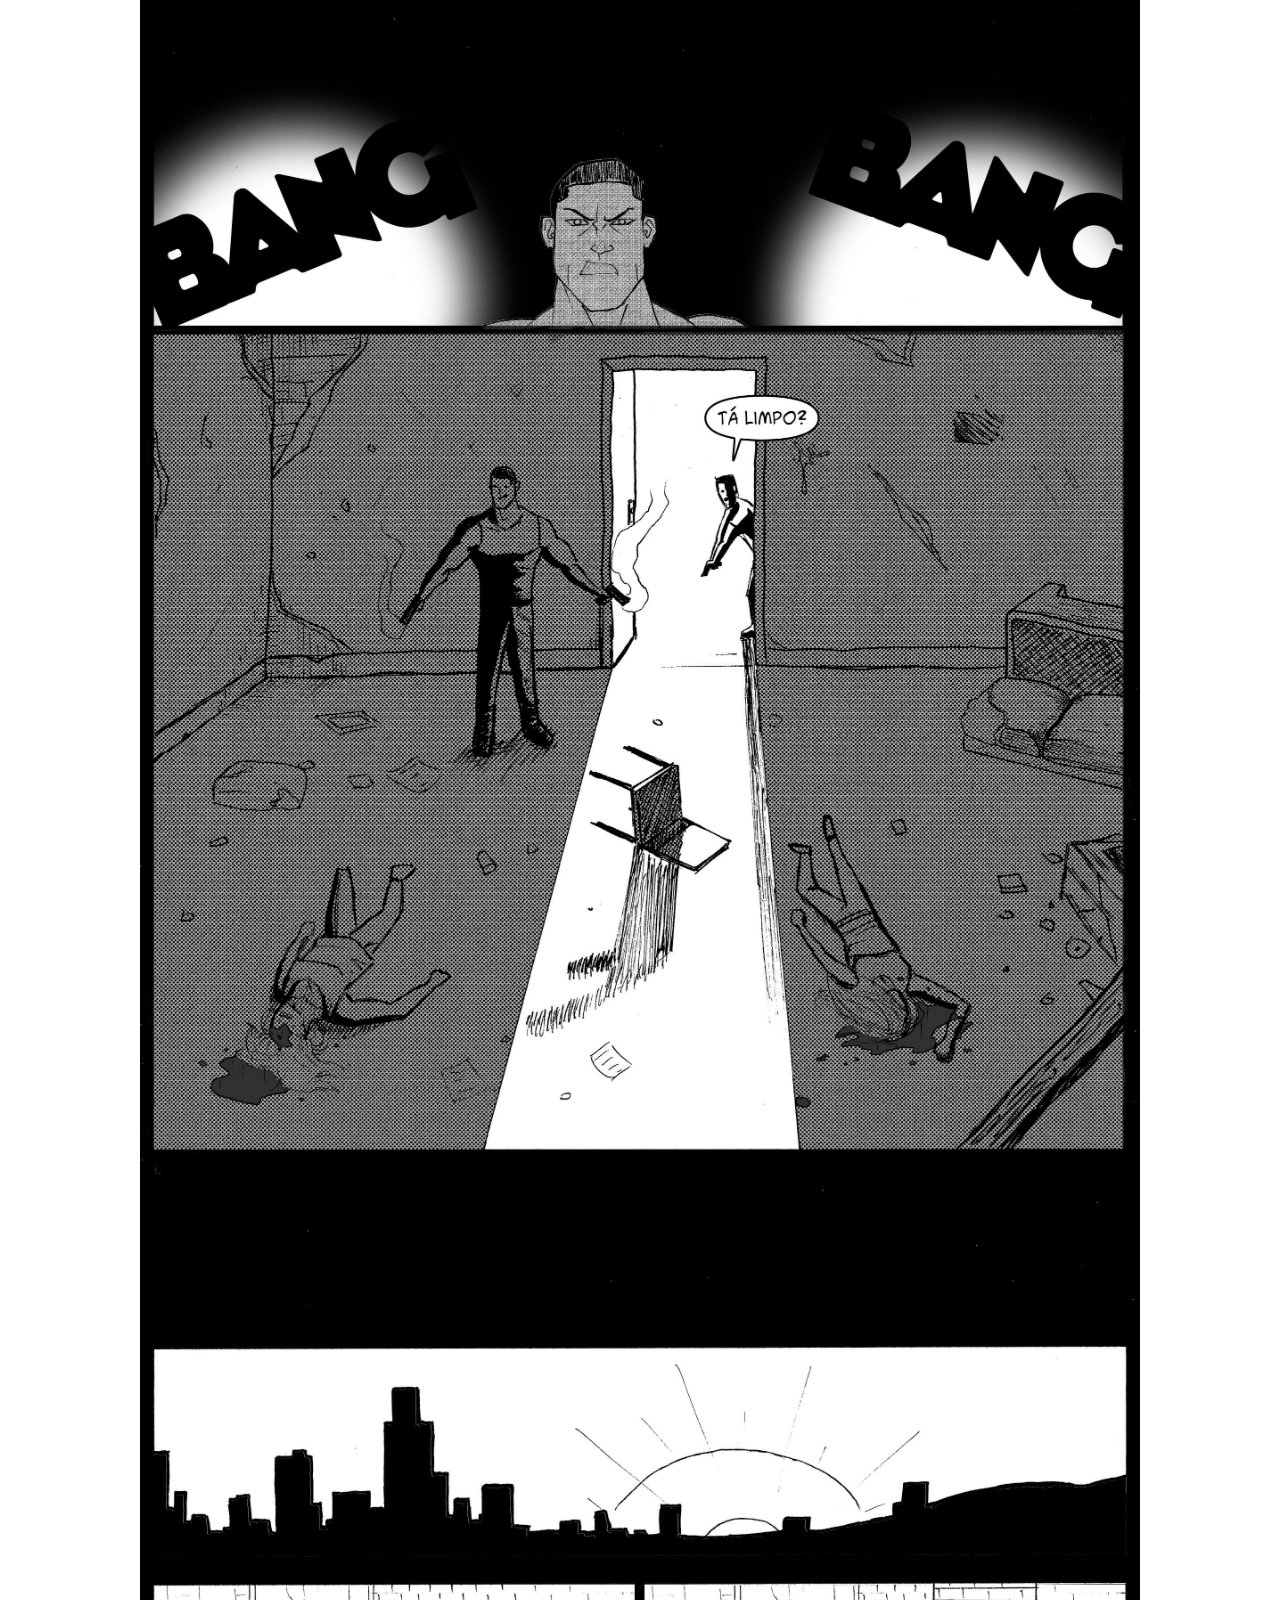
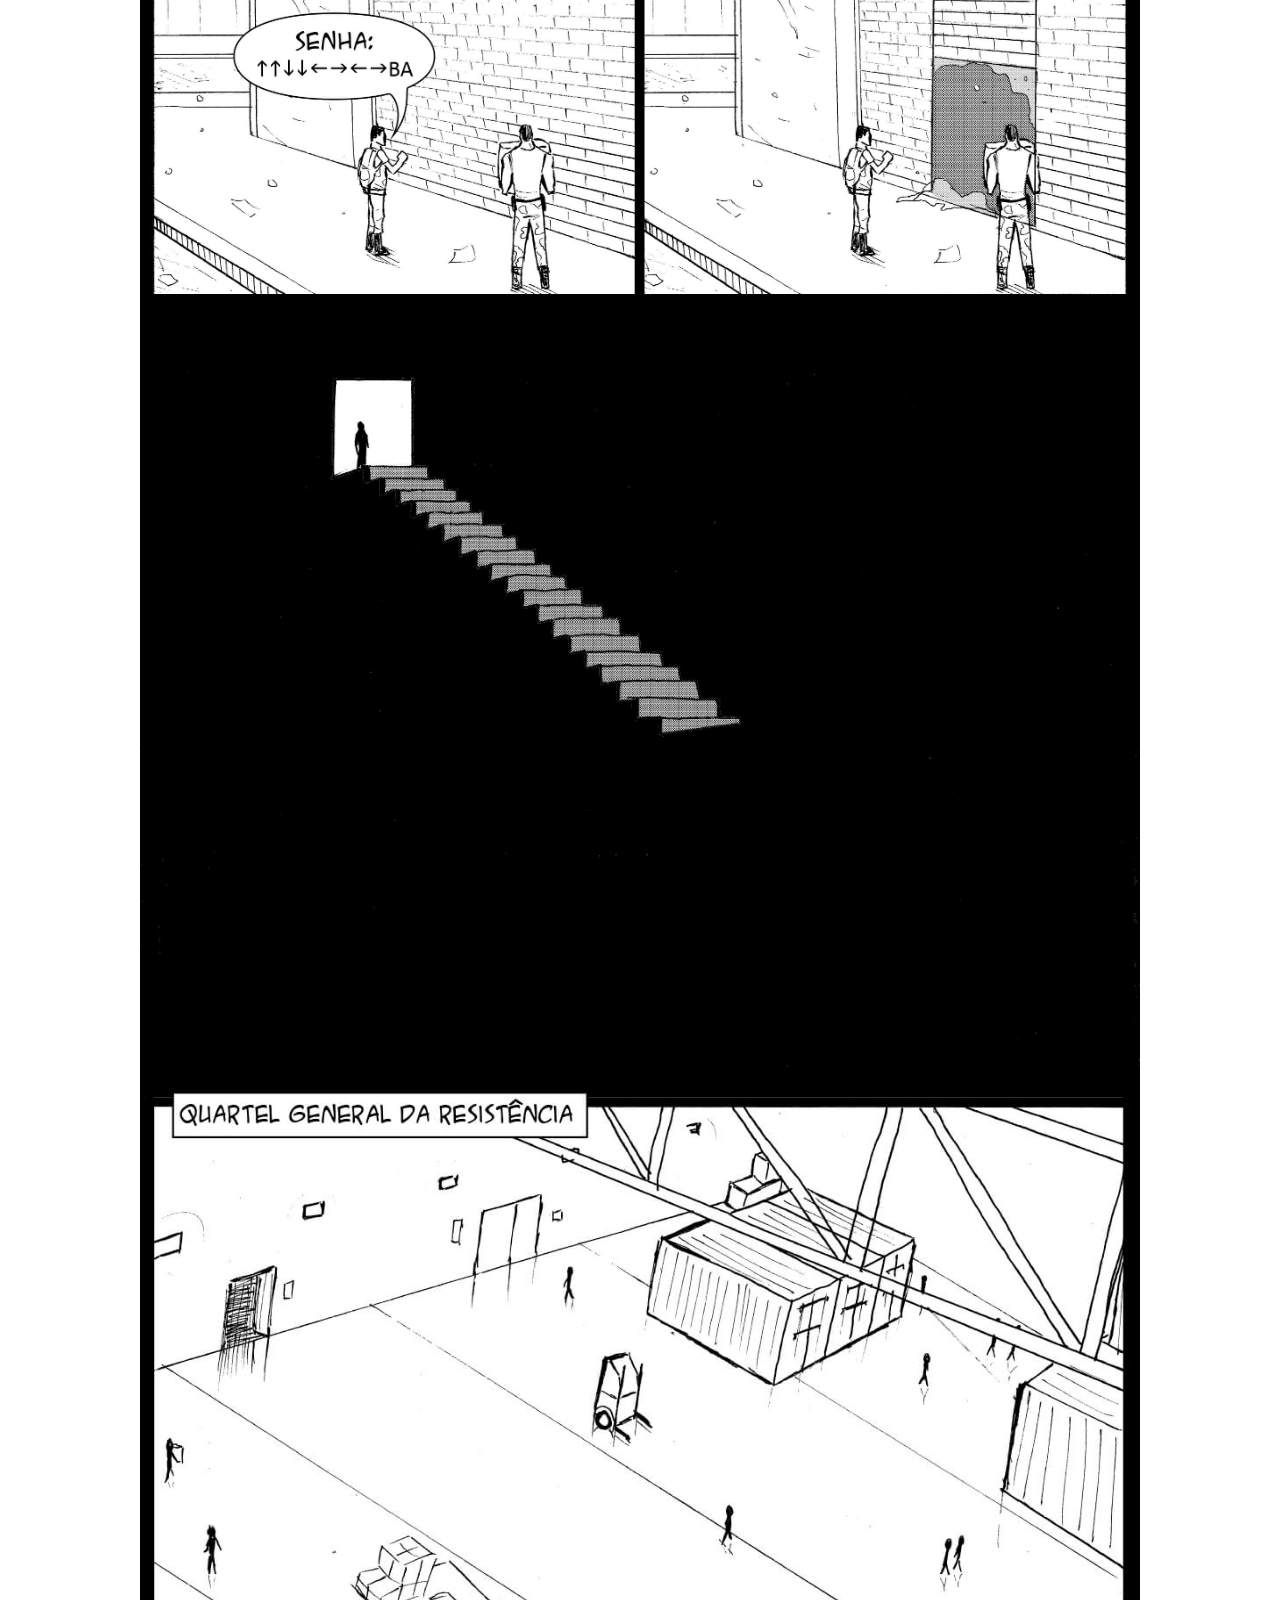
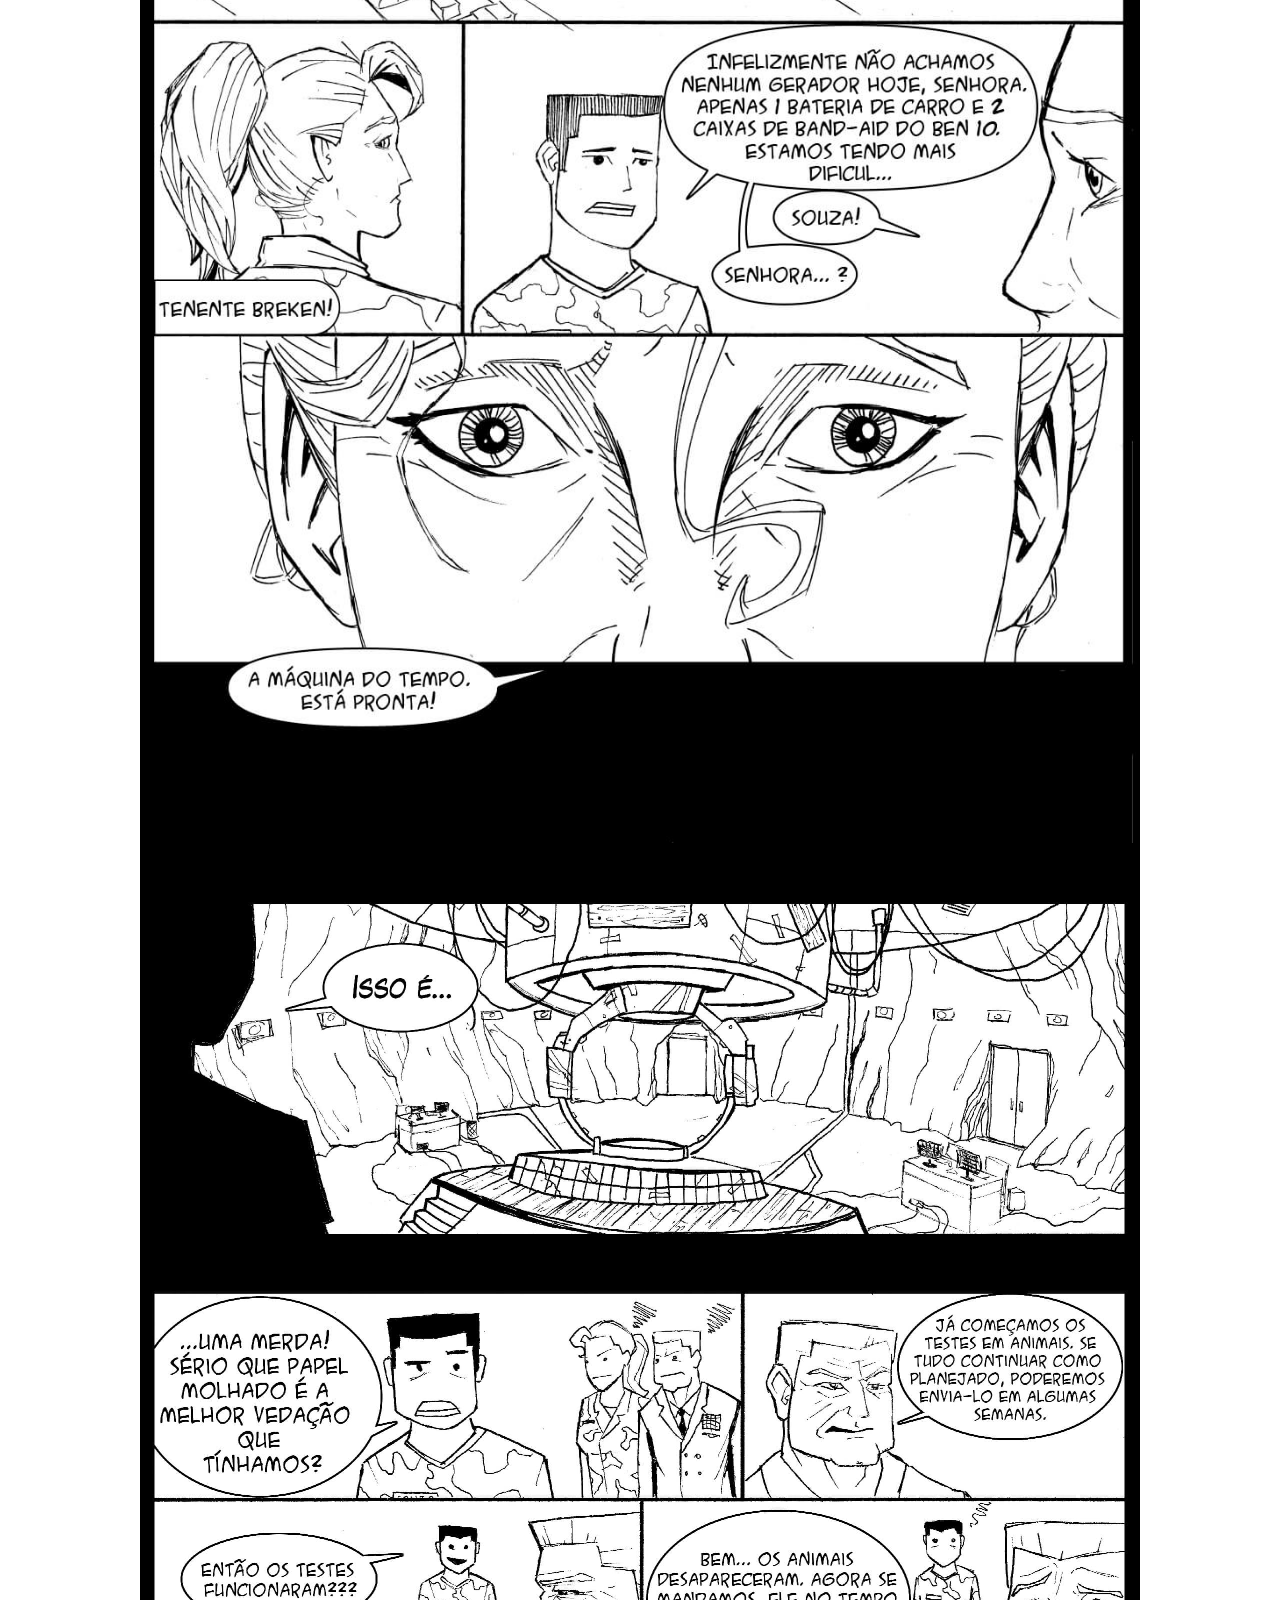
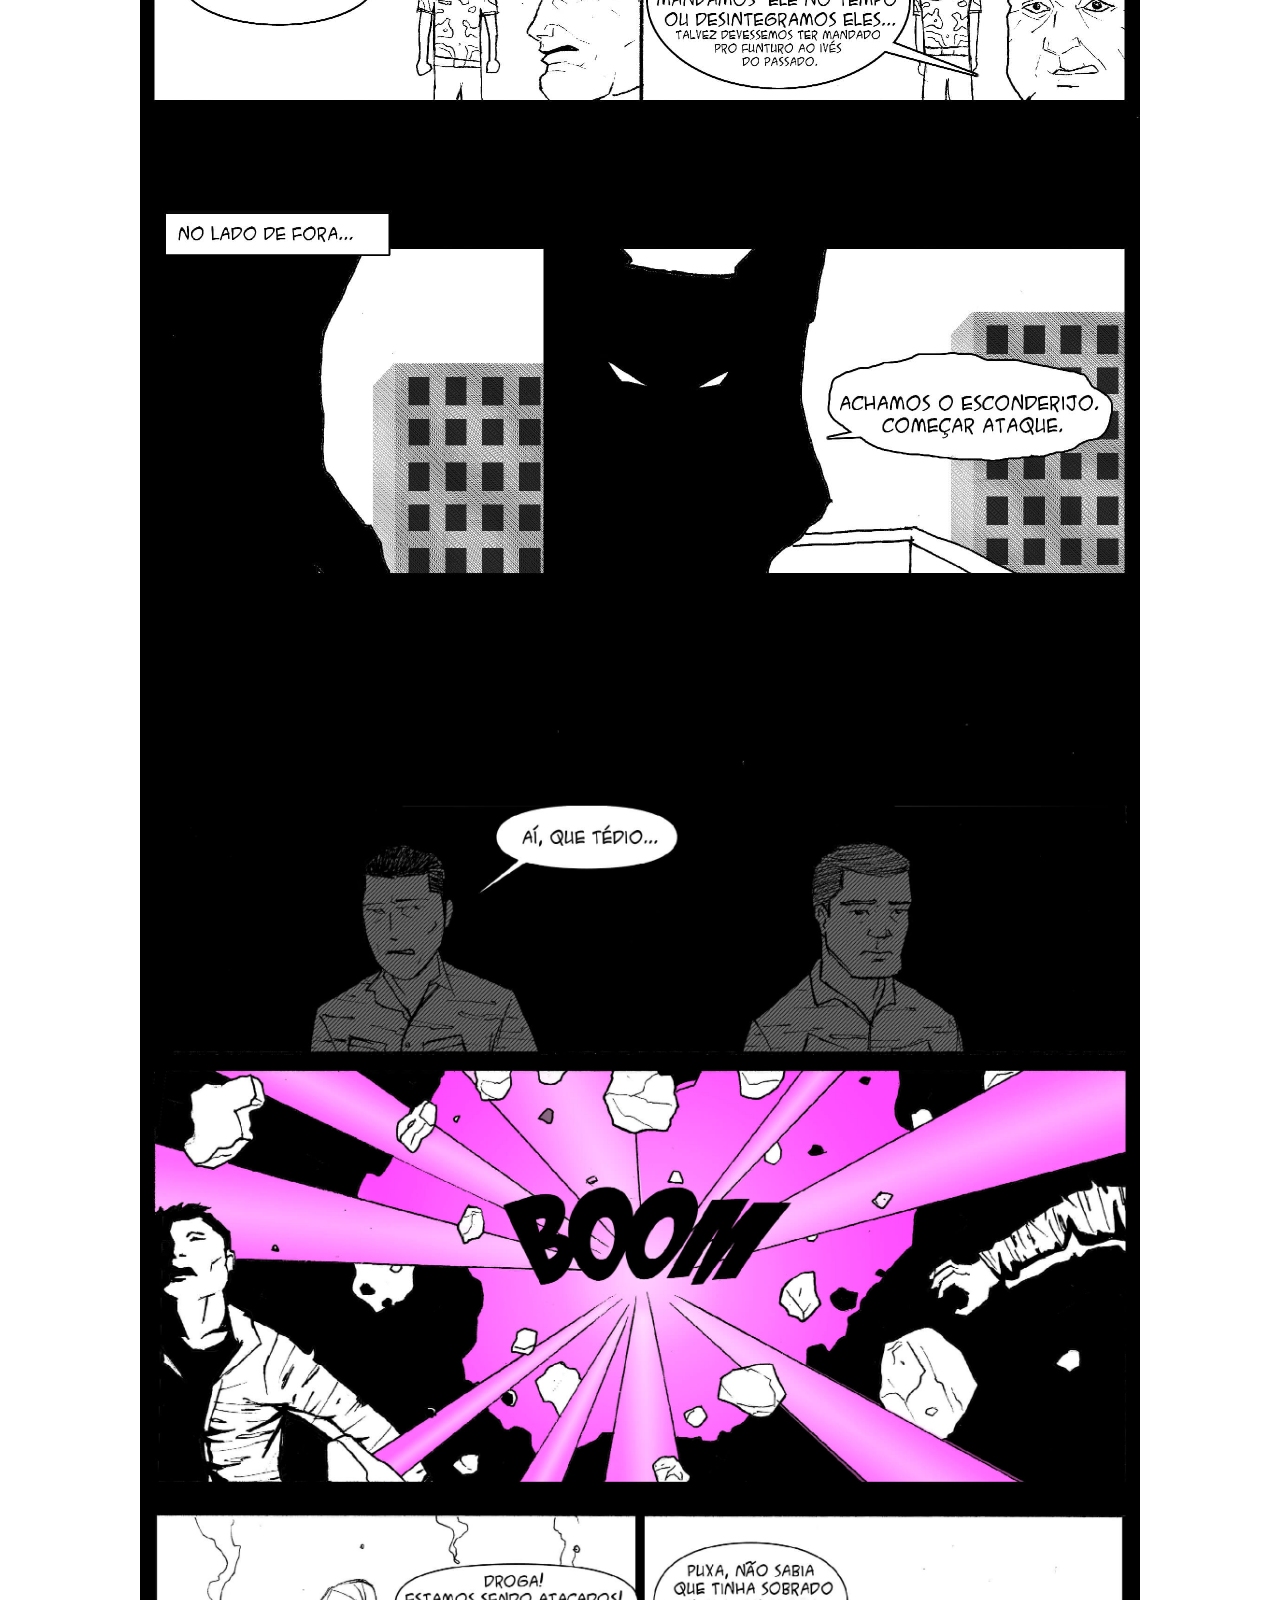
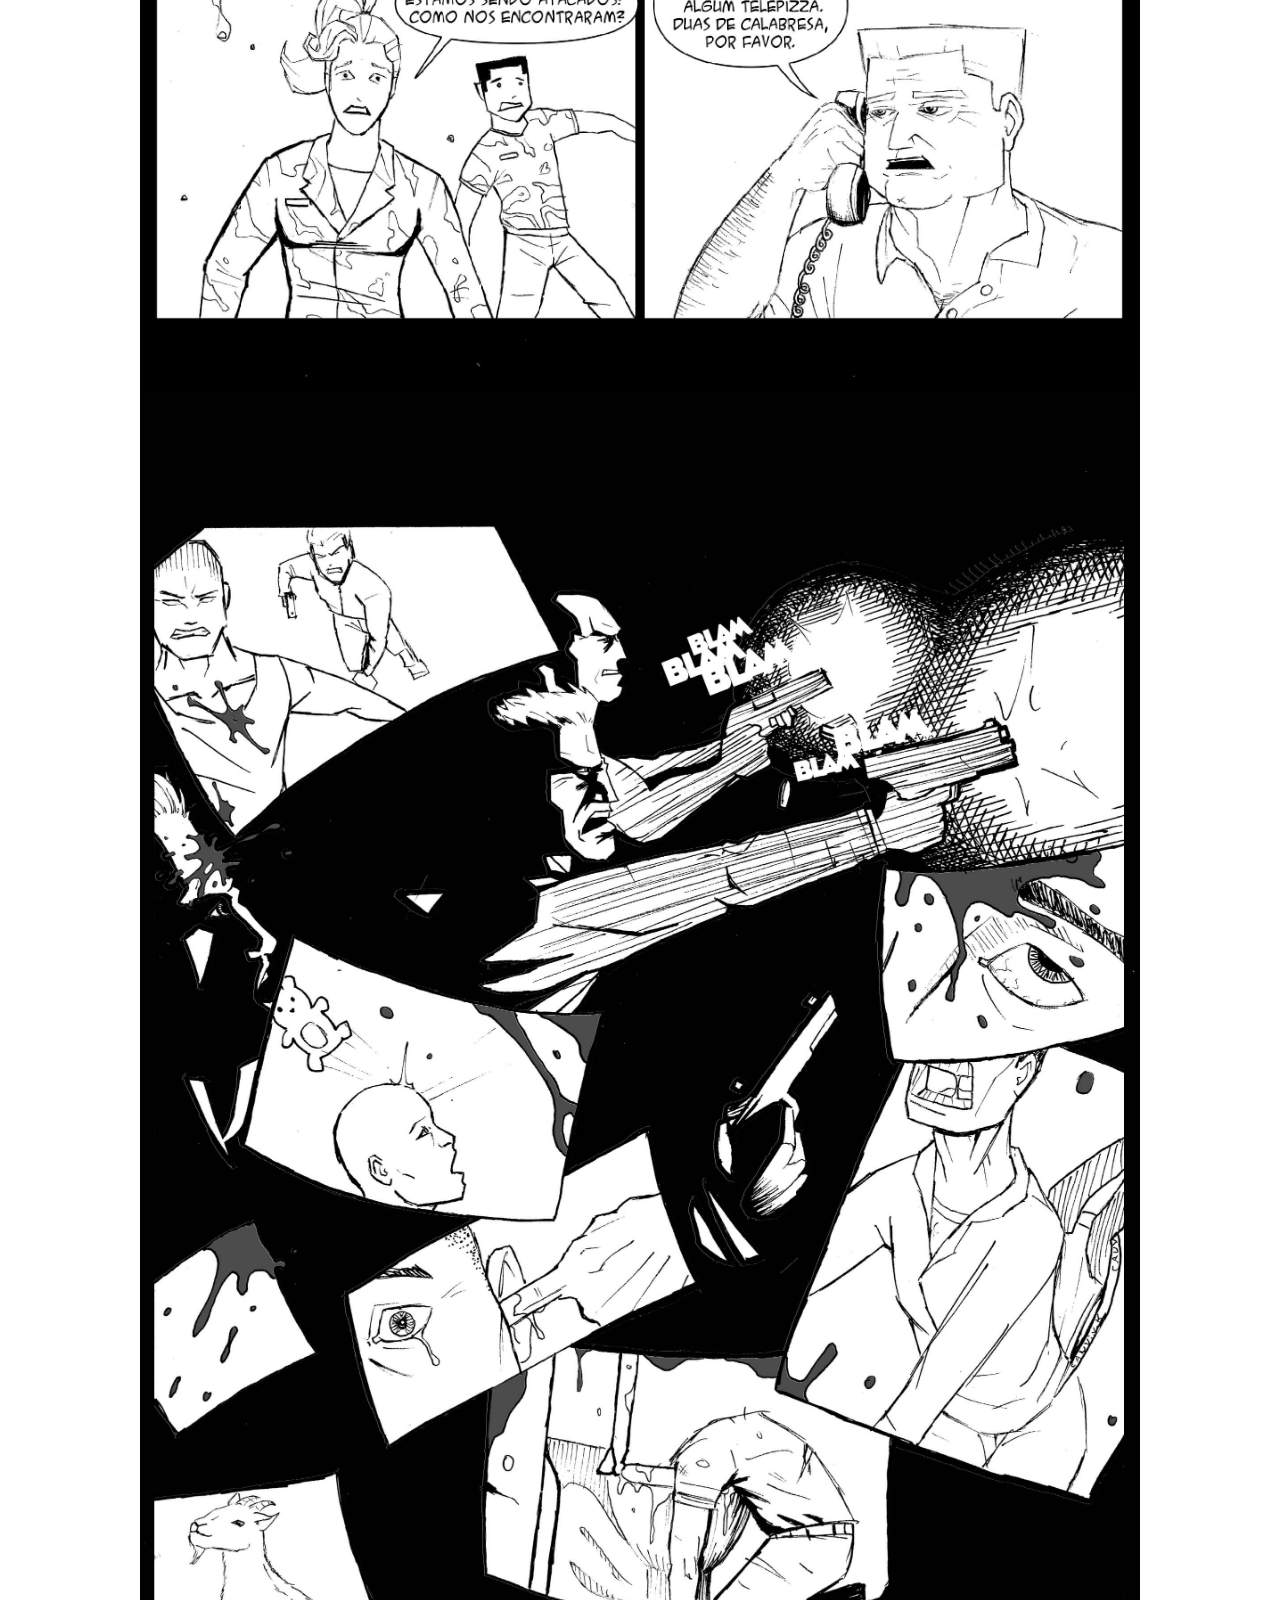
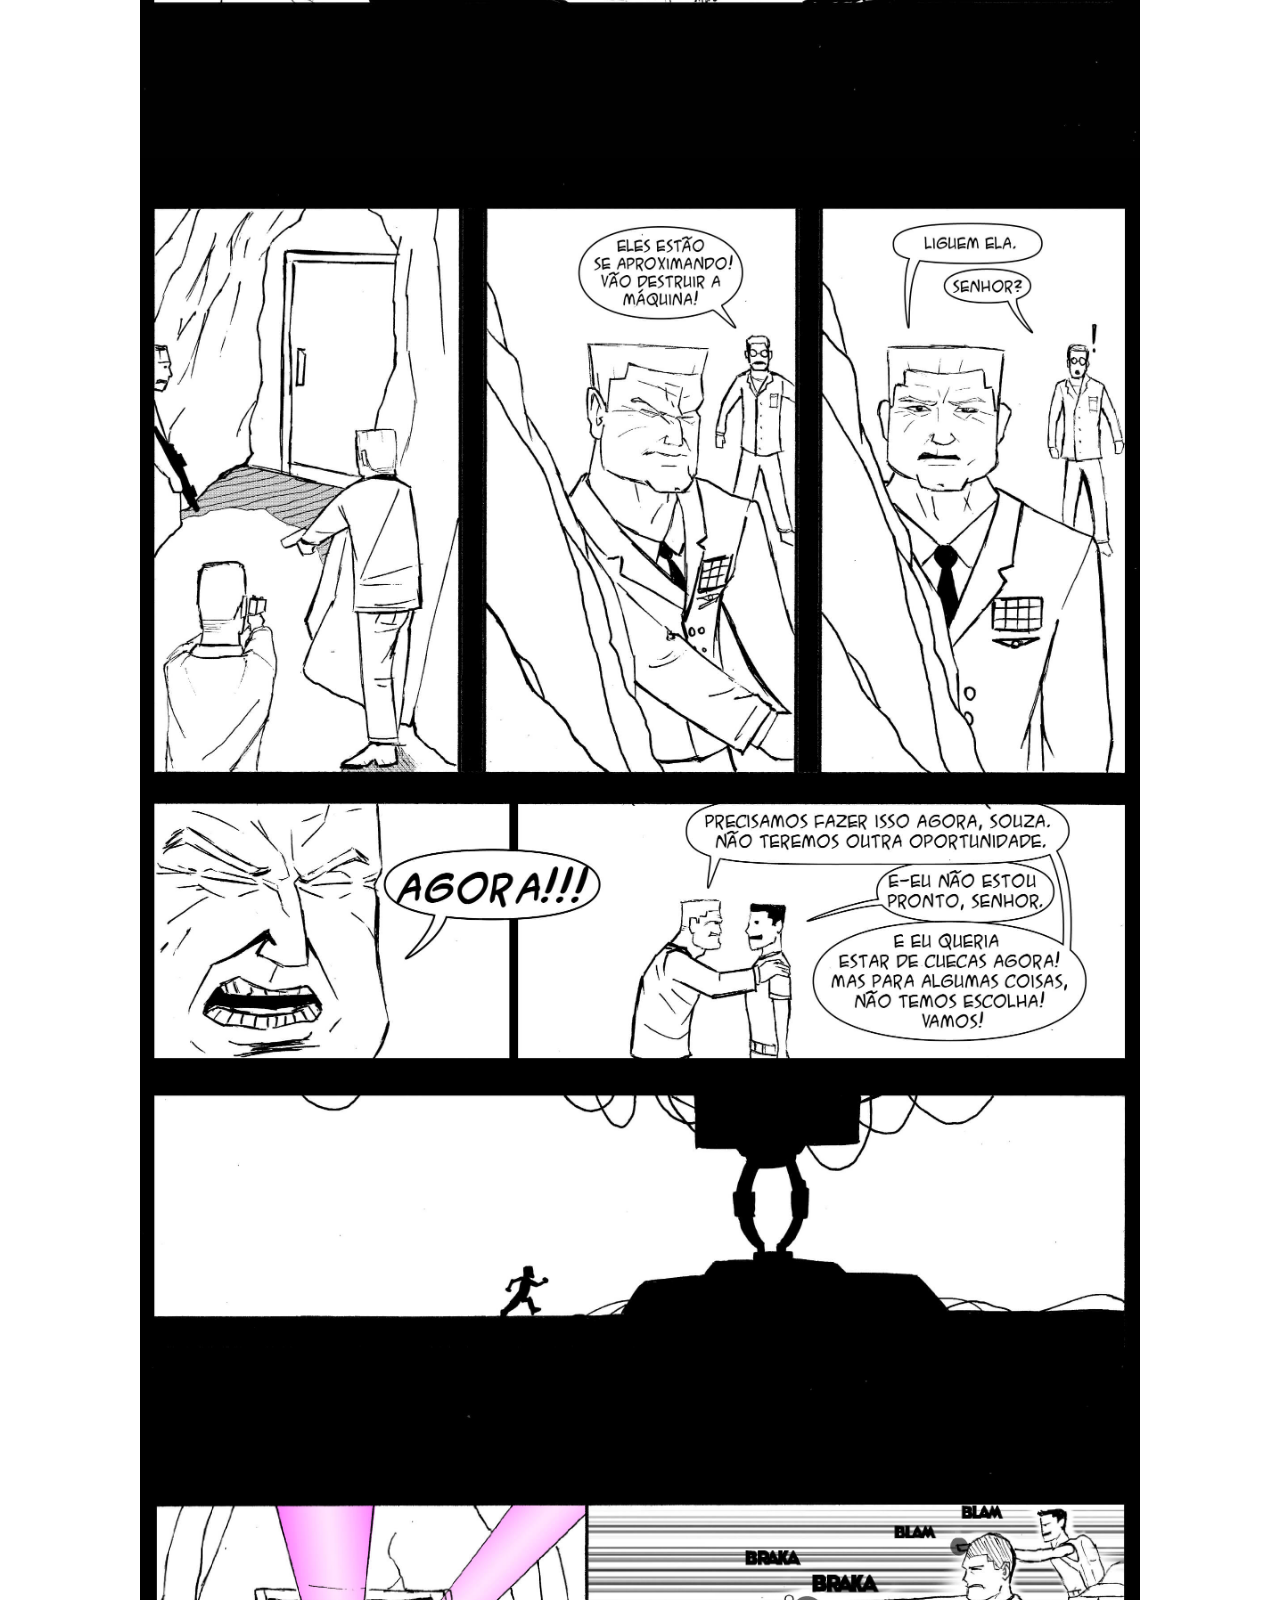
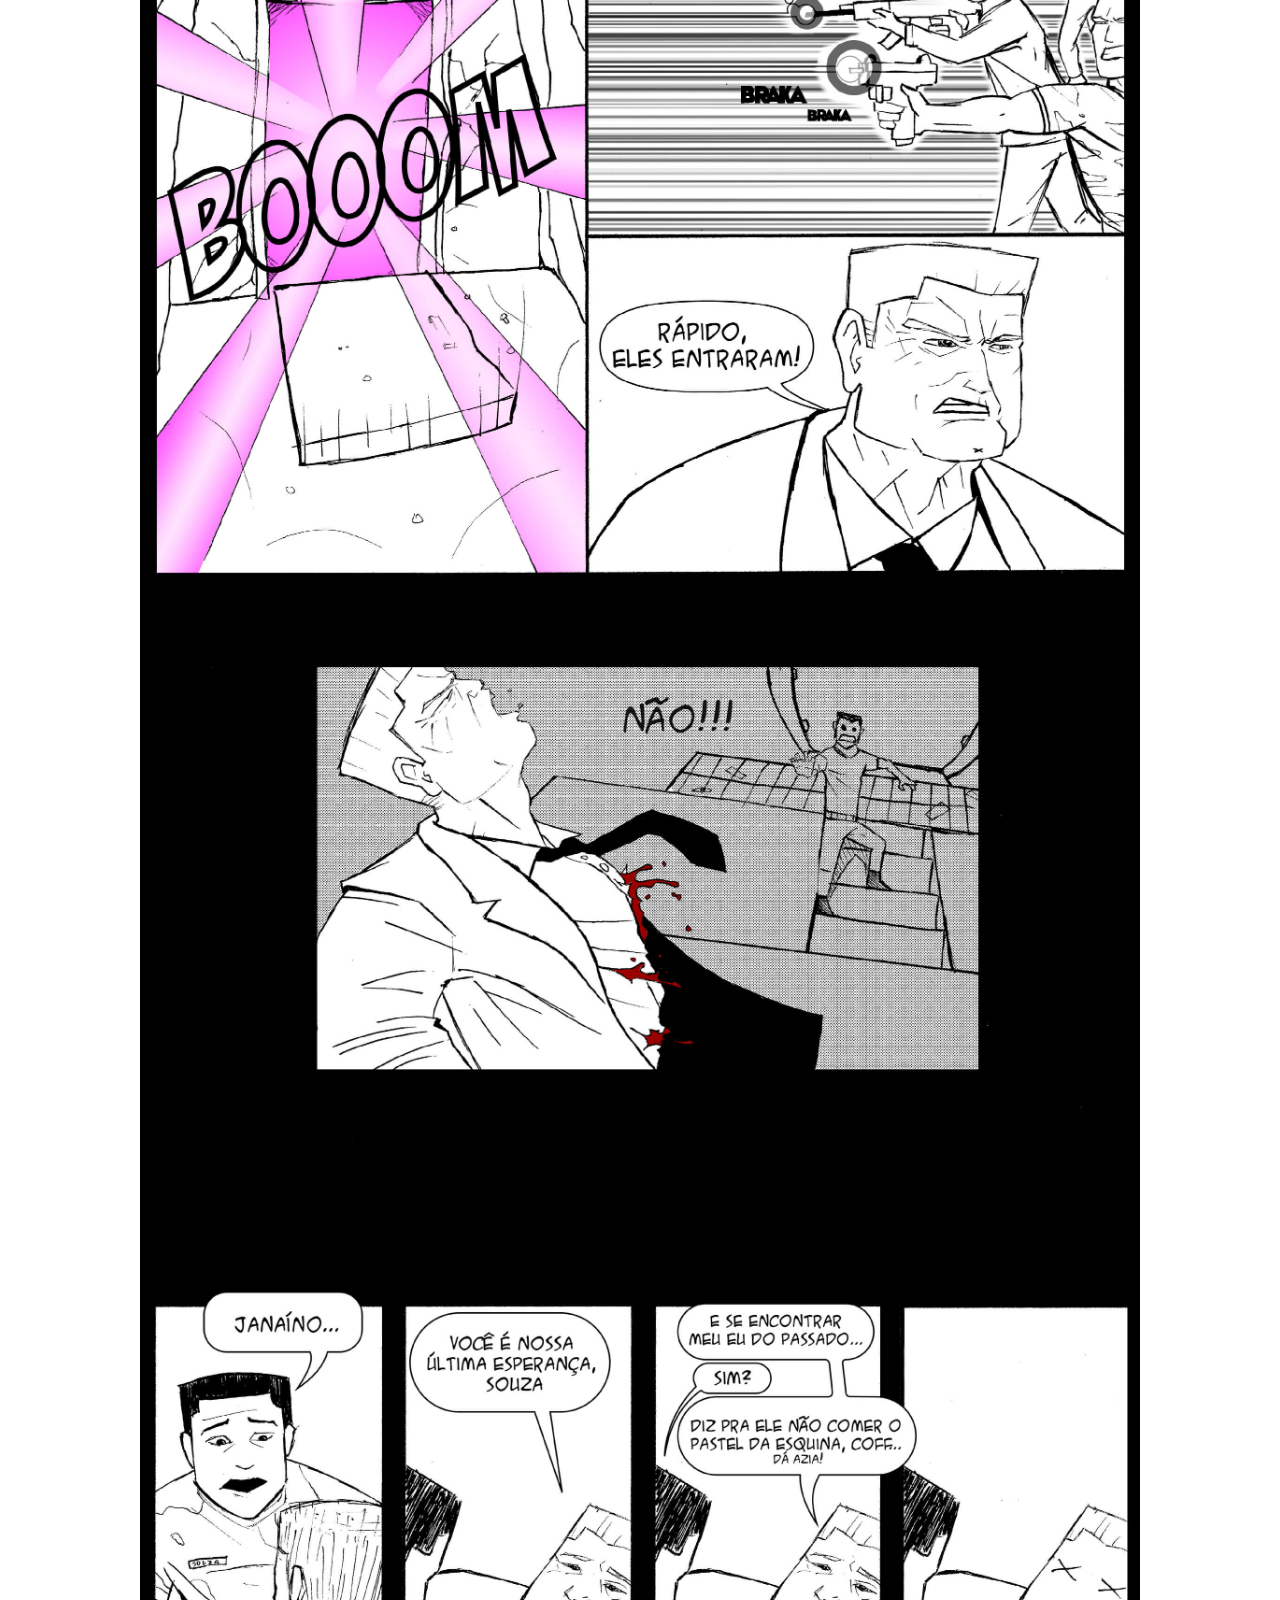
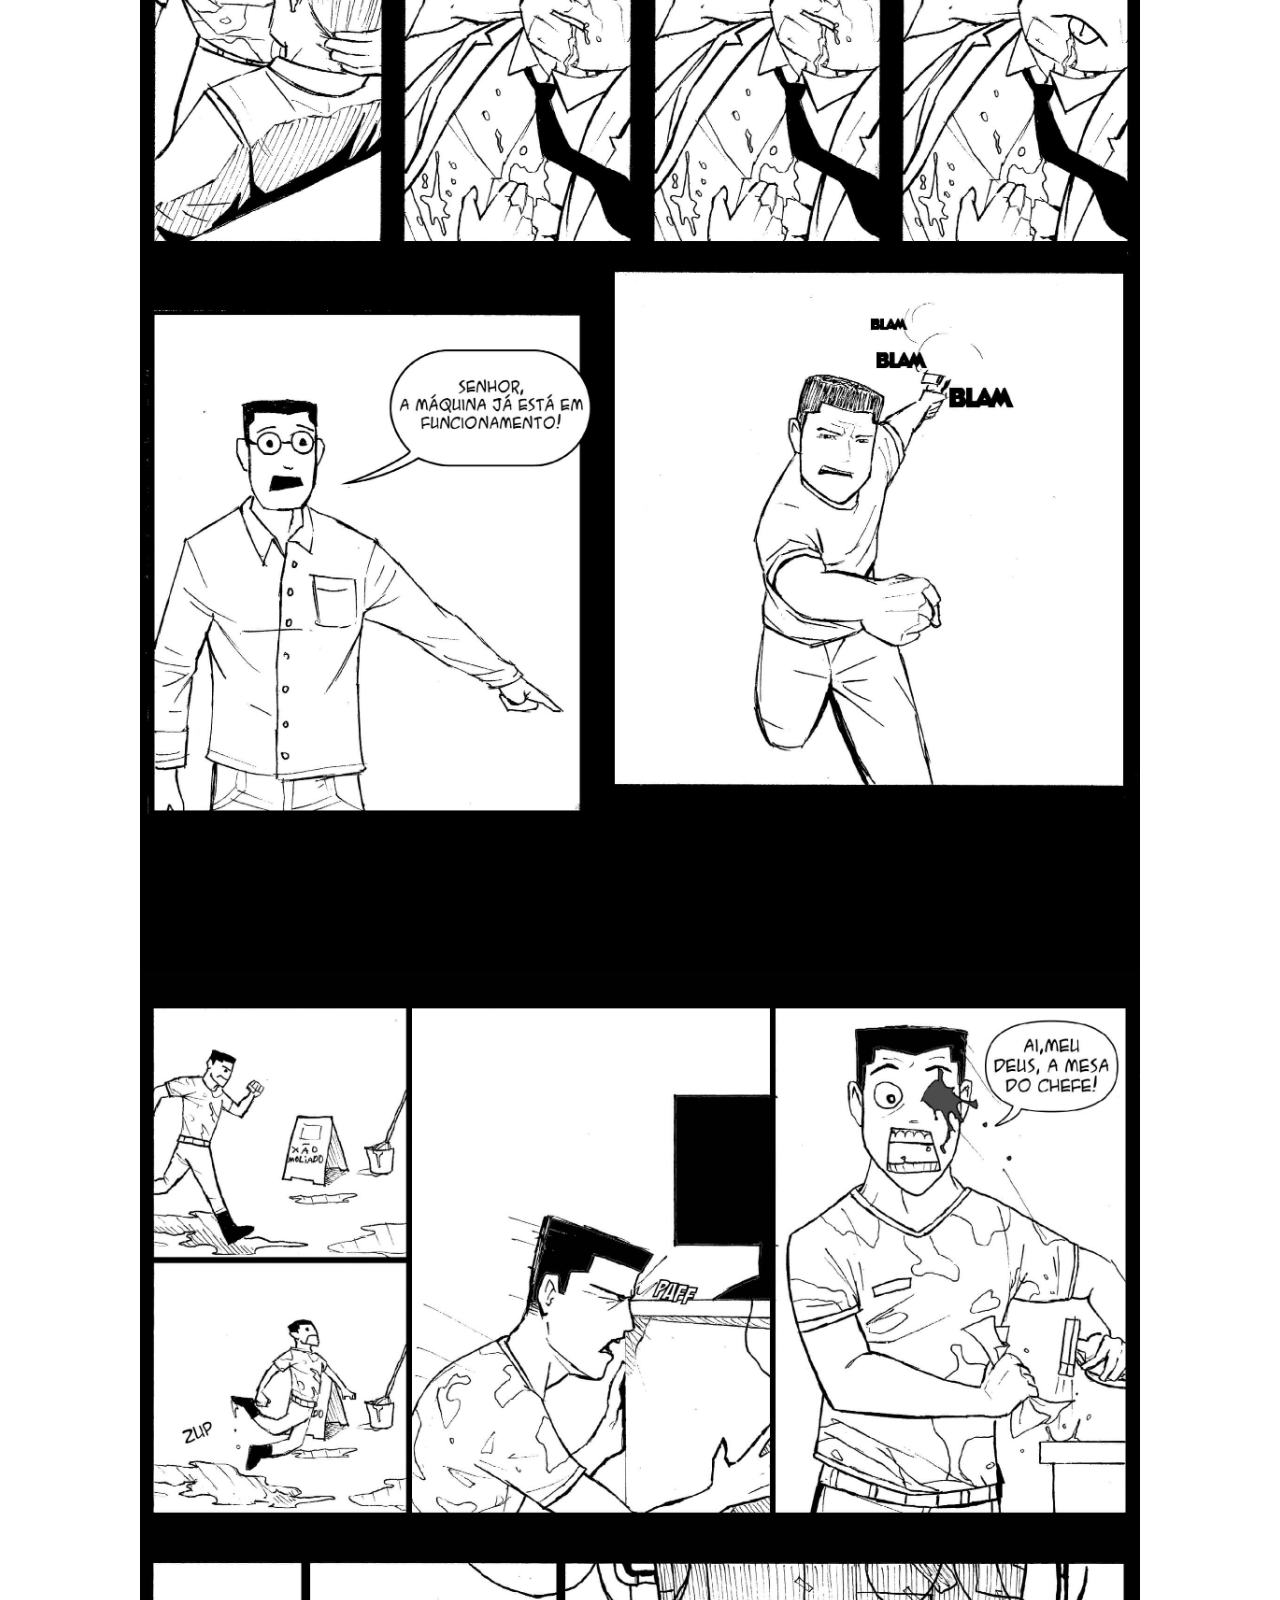
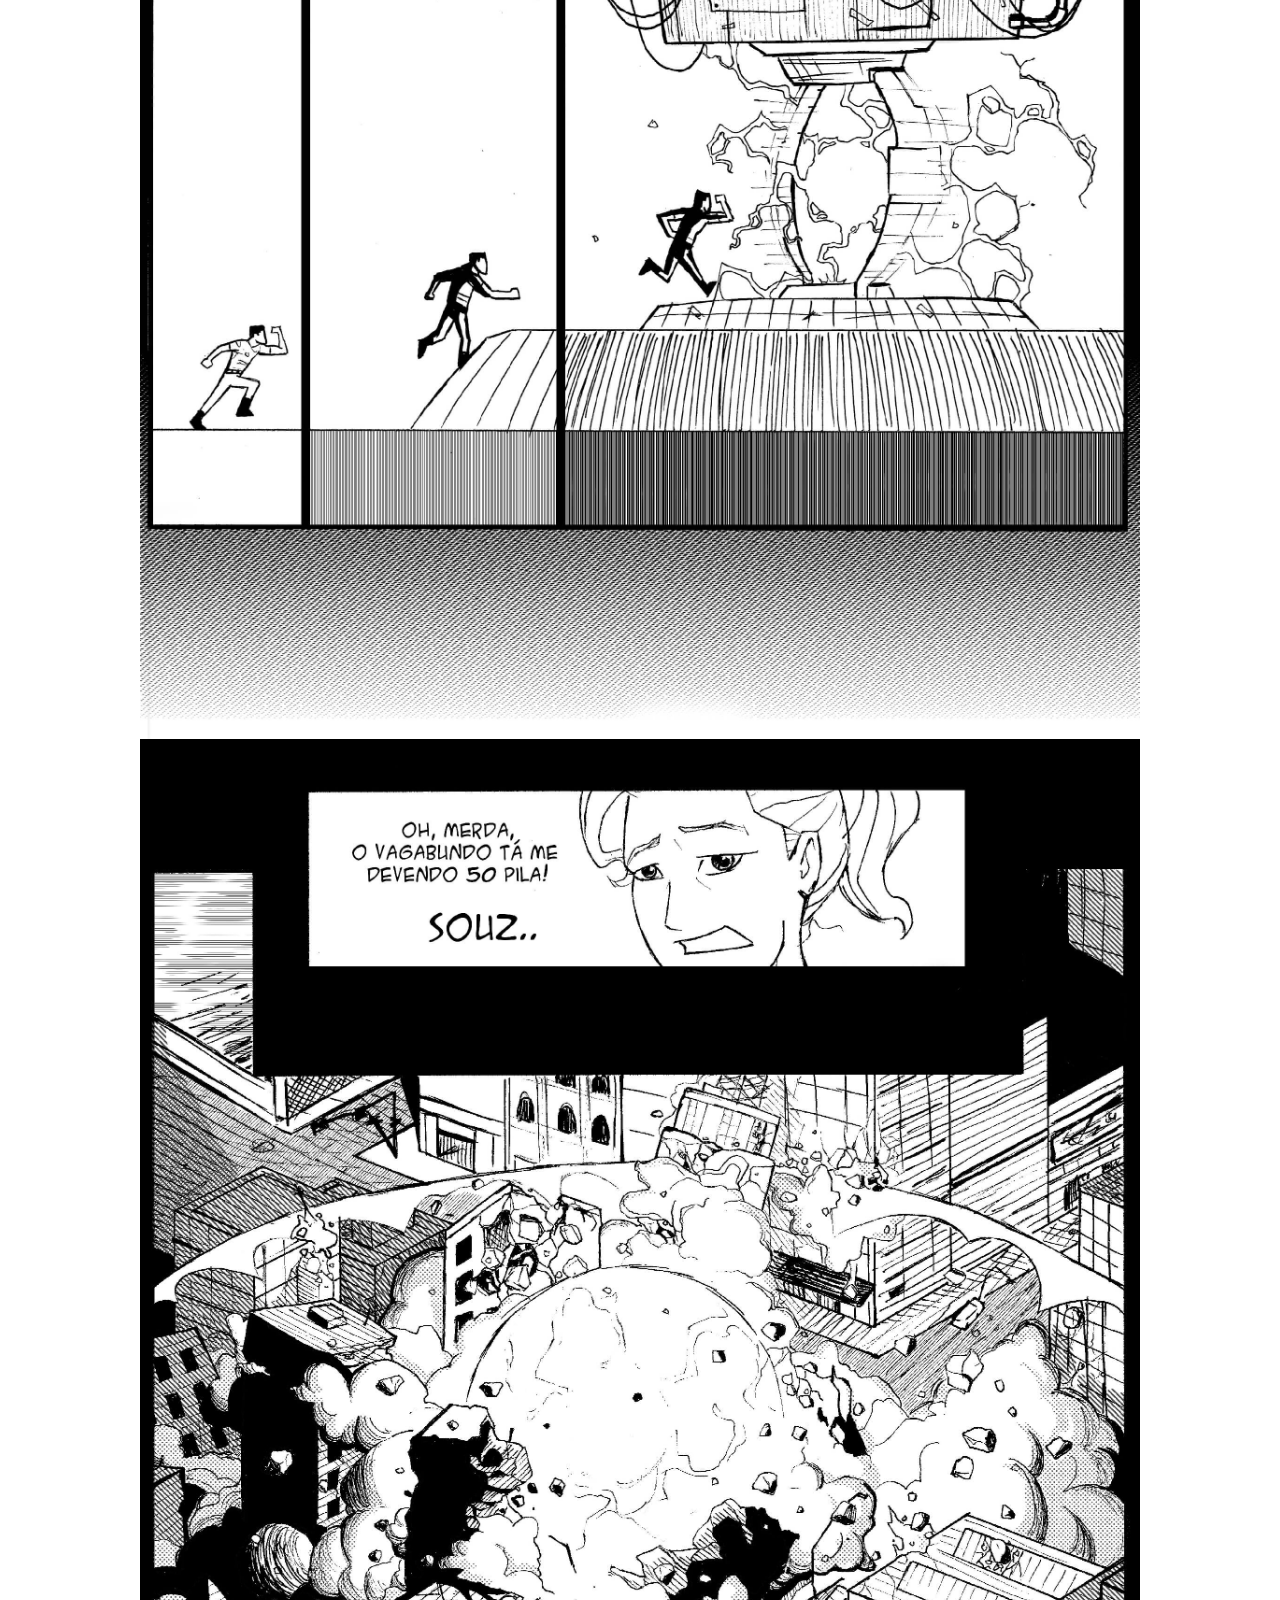
==== commit a451e209: "Botão para mudar tema" ====
--- a/codinome-1.html
+++ b/codinome-1.html
@@ -7,9 +7,12 @@
     <title>Cerebral Comics</title>
 
     <link rel="stylesheet" type="text/css" href="estilo.css">
+    <script src="javascript.js"></script>
 
 </head>
 <body>
+    <button id="temaDeFundo" onclick="temaDeFundo()">Modo Escuro</button>
+
     <div id="container">
 
         <div id="topo">
@@ -23,40 +26,43 @@
         <div id="area-pagina">
             <ul>
                 <li>
-                    <img src="imagens/Pag_Cover.jpg" alt="">
+                    <img src="imagens/ep1/Pag_Cover.jpg" alt="">
                 </li>
                 <li>
-                    <img src="imagens/Pag02.jpg" alt="">
+                    <img src="imagens/ep1/Pag01.jpg" alt="">
                 </li>
                 <li>
-                    <img src="imagens/Pag03.jpg" alt="">
+                    <img src="imagens/ep1/Pag02.jpg" alt="">
                 </li>
                 <li>
-                    <img src="imagens/Pag04.jpg" alt="">
+                    <img src="imagens/ep1/Pag03.jpg" alt="">
                 </li>
                 <li>
-                    <img src="imagens/Pag05.jpg" alt="">
+                    <img src="imagens/ep1/Pag04.jpg" alt="">
                 </li>
                 <li>
-                    <img src="imagens/Pag06.jpg" alt="">
+                    <img src="imagens/ep1/Pag05.jpg" alt="">
                 </li>
                 <li>
-                    <img src="imagens/Pag07.jpg" alt="">
+                    <img src="imagens/ep1/Pag06.jpg" alt="">
                 </li>
                 <li>
-                    <img src="imagens/Pag08.jpg" alt="">
+                    <img src="imagens/ep1/Pag07.jpg" alt="">
                 </li>
                 <li>
-                    <img src="imagens/Pag09.jpg" alt="">
+                    <img src="imagens/ep1/Pag08.jpg" alt="">
                 </li>
                 <li>
-                    <img src="imagens/Pag10.jpg" alt="">
+                    <img src="imagens/ep1/Pag09.jpg" alt="">
                 </li>
                 <li>
-                    <img src="imagens/Pag11.jpg" alt="">
+                    <img src="imagens/ep1/Pag10.jpg" alt="">
                 </li>
                 <li>
-                    <img src="imagens/Pag12.jpg" alt="">
+                    <img src="imagens/ep1/Pag11.jpg" alt="">
+                </li>
+                <li>
+                    <img src="imagens/ep1/Pag12.jpg" alt="">
                 </li>
             </ul>
         </div>
@@ -79,5 +85,7 @@
     <div class="img">
         <img src="imagens/rodapé_2.png" alt="">
     </div>
+
+    <script src="javascript2.js"></script>
 </body>
 </html>--- a/estilo.css
+++ b/estilo.css
@@ -8,8 +8,18 @@
 }
 
 body {
-    background: #fff;
+    background-color: #fff;
     color: #000;
+}
+
+#temaDeFundo {
+    position: absolute;
+    right: 50px;
+    top: 50px;
+    color: black;
+    background-color: white;
+    border: none;
+    cursor: pointer;
 }
 
 #container {
@@ -160,7 +170,6 @@
 }
 
 
-
 /*AZUL*/
 
 #azul {
@@ -183,6 +192,8 @@
 #quem-somos p {
     opacity: 0%;
     transition: all 0.4s ease-in-out;
+    text-align: justify;
+    text-justify: inter-word;
 }
 
 h2 {
@@ -192,6 +203,7 @@
 p {
     padding-bottom: 10px;
 }
+
 
 /* RODAPÉ */
 
@@ -199,7 +211,7 @@
     padding-top: 50px;
     clear: both;
     height: 250px;
-    background: #1d1d1d;
+    background: #000;
 }
 
 /*
